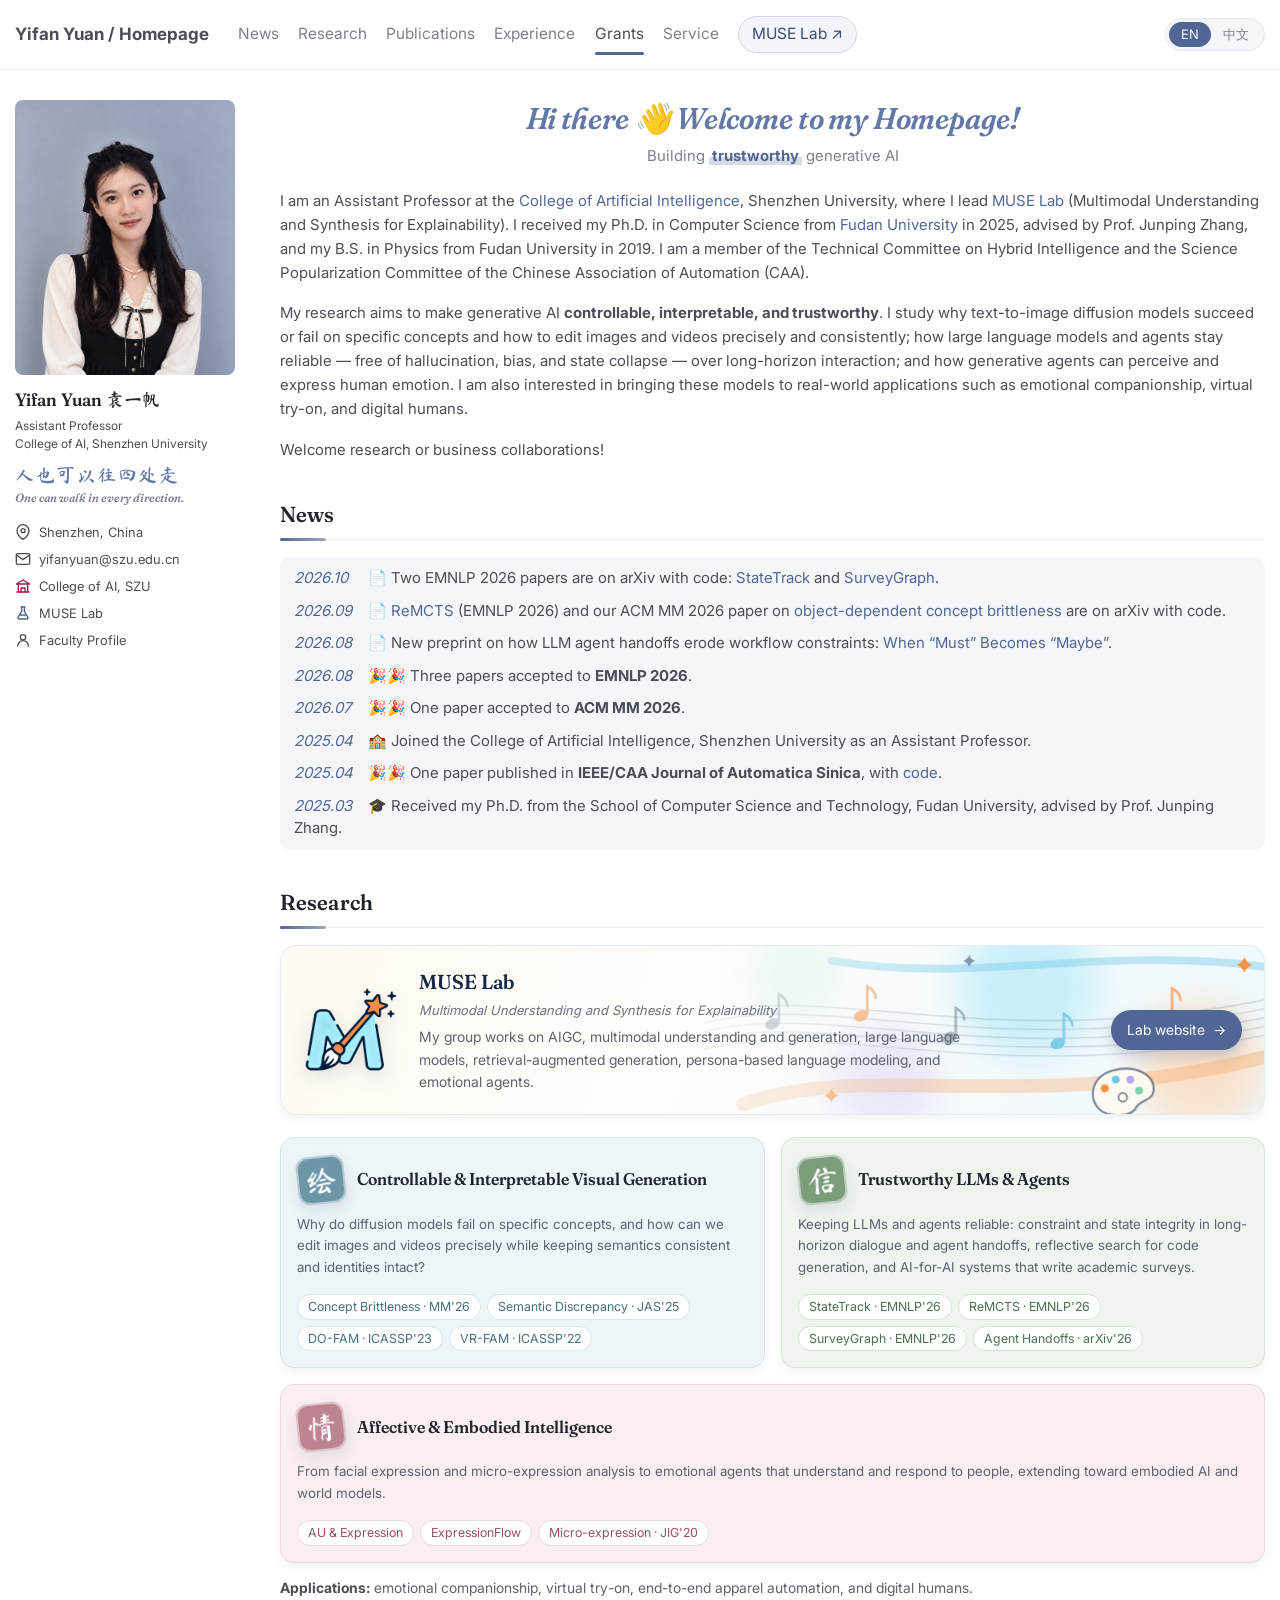
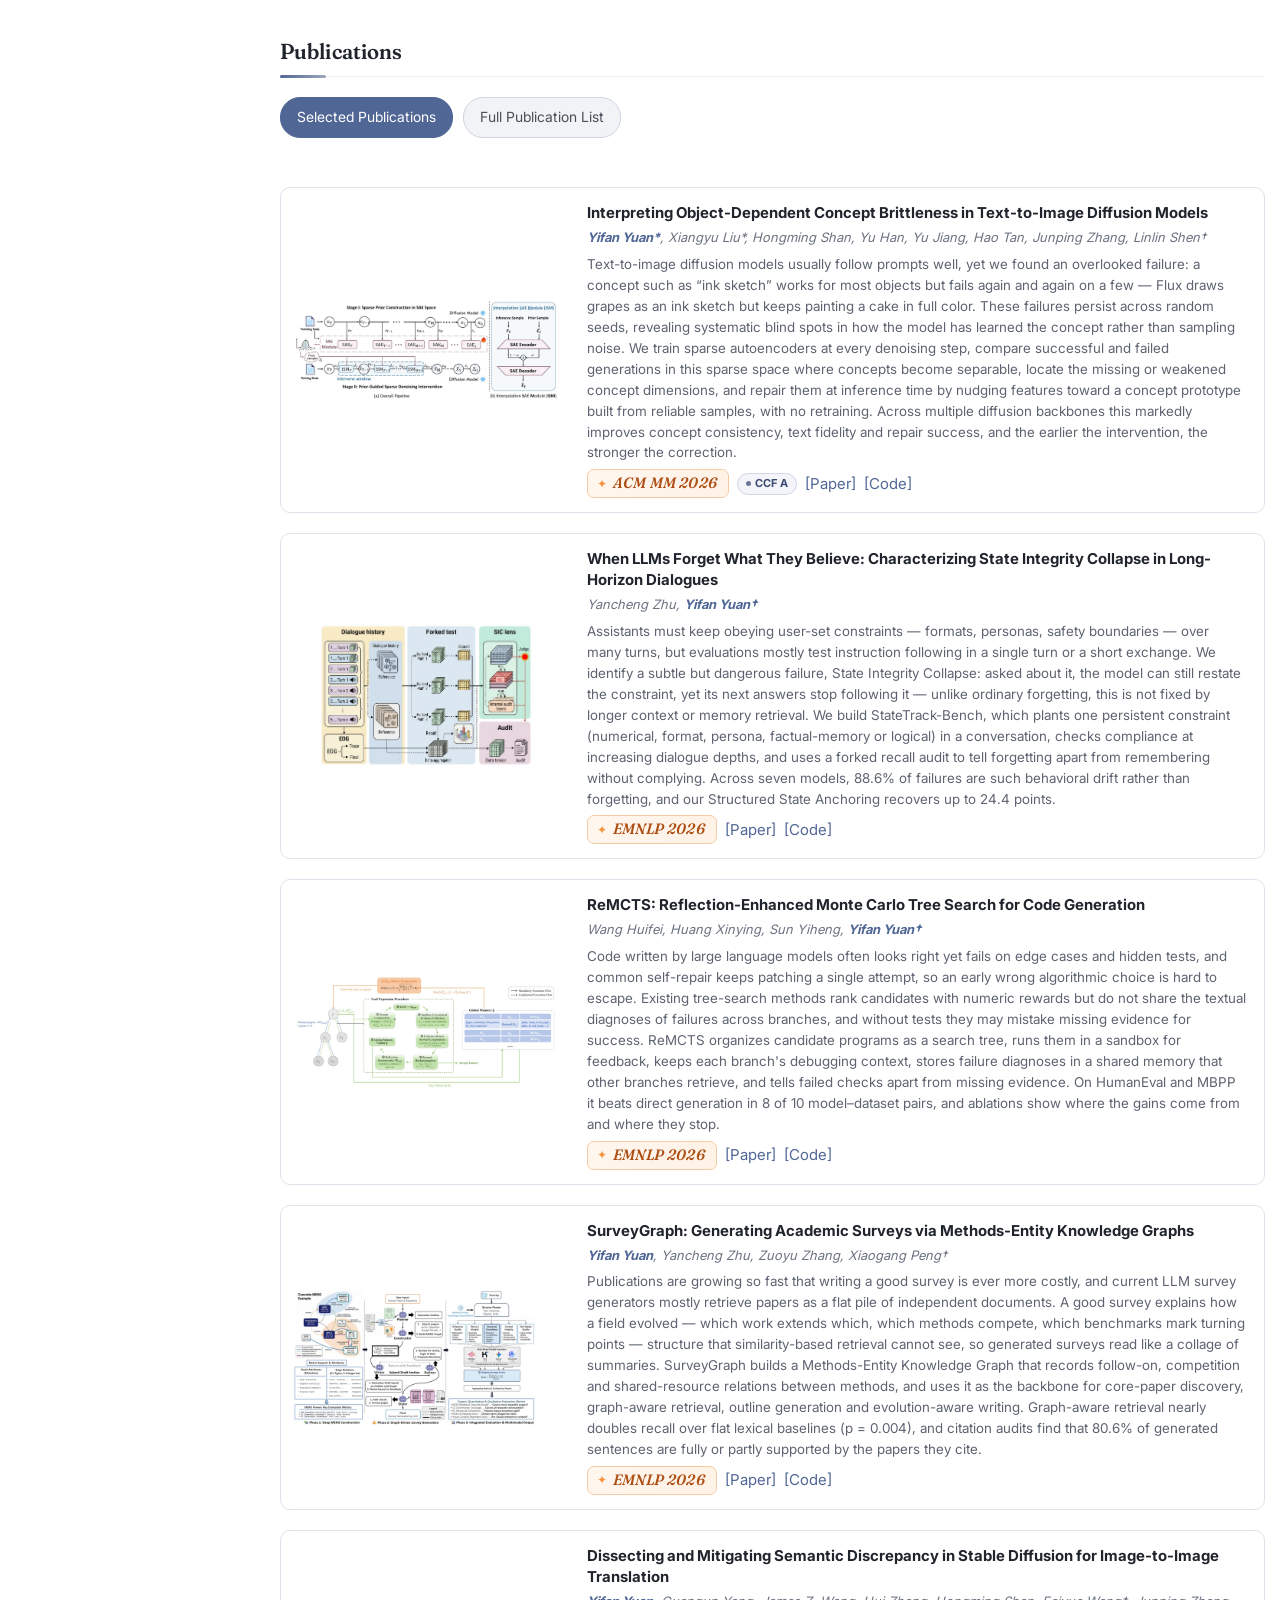
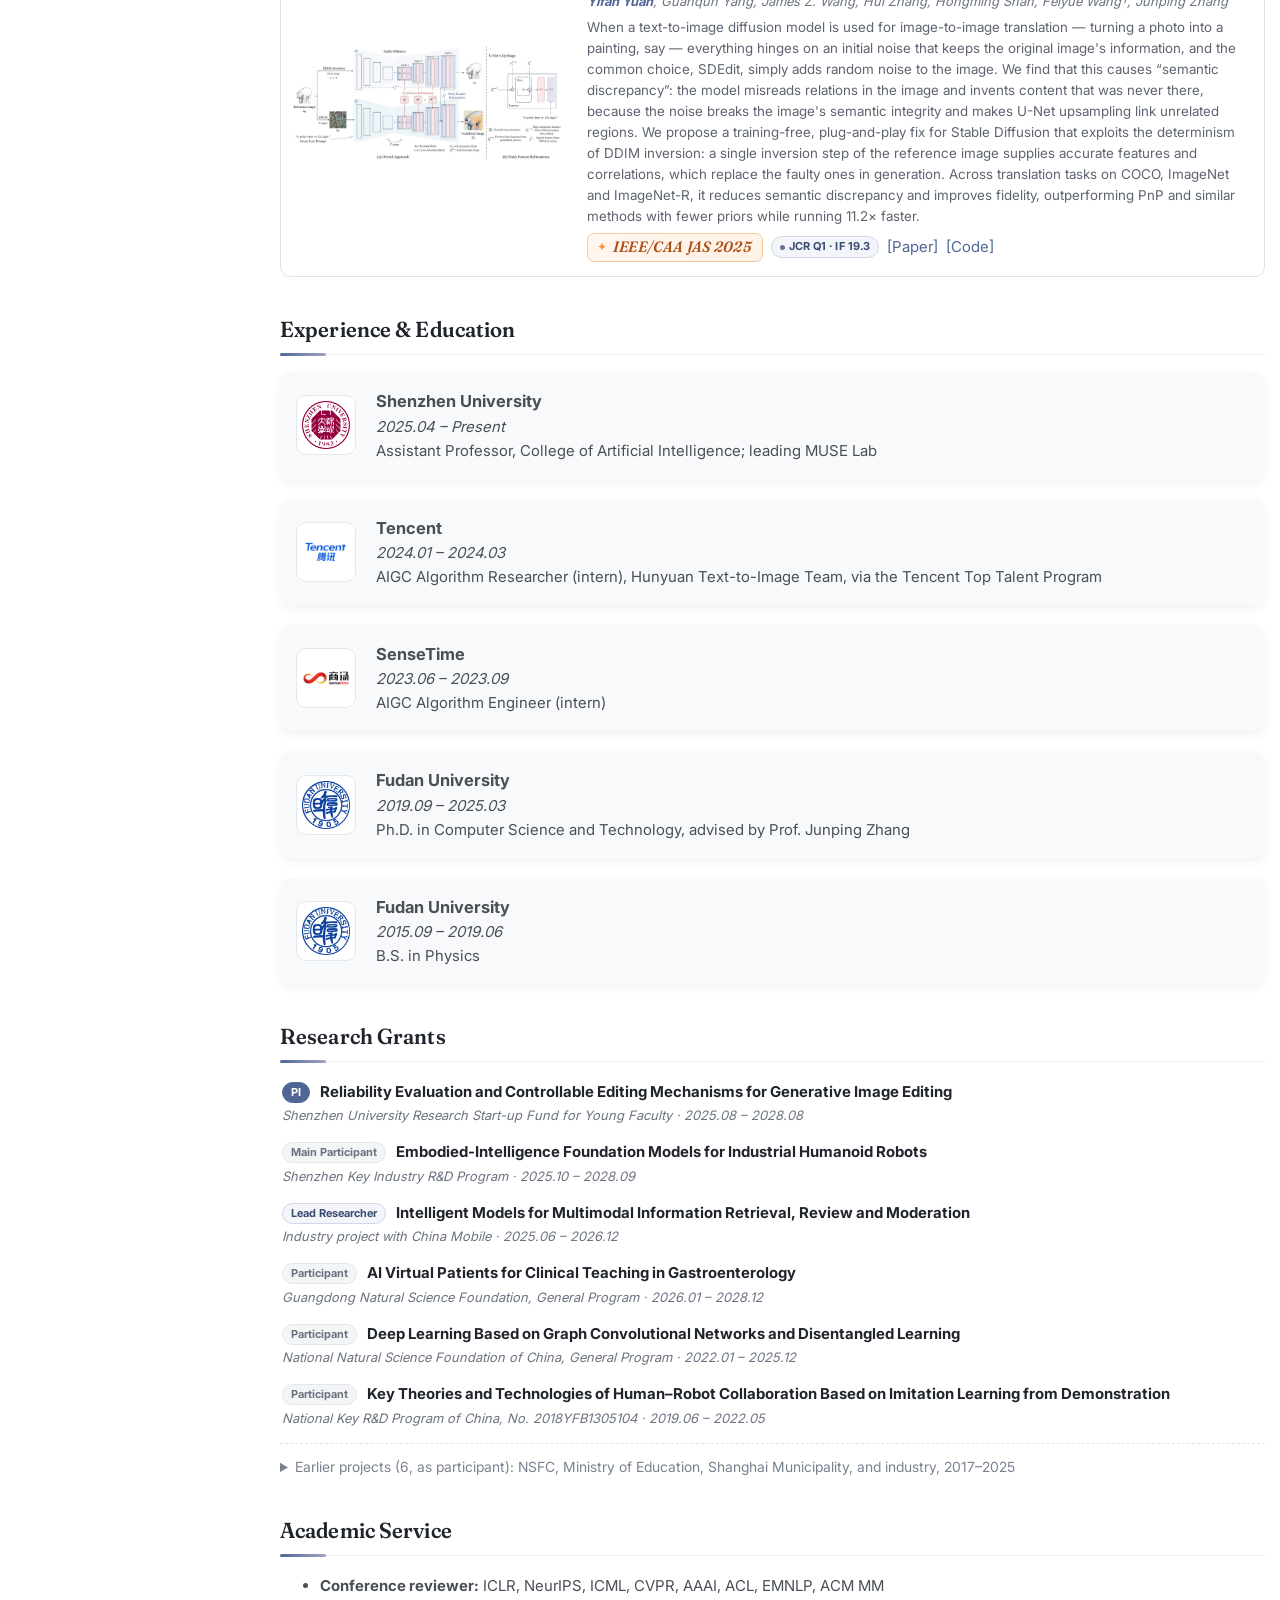
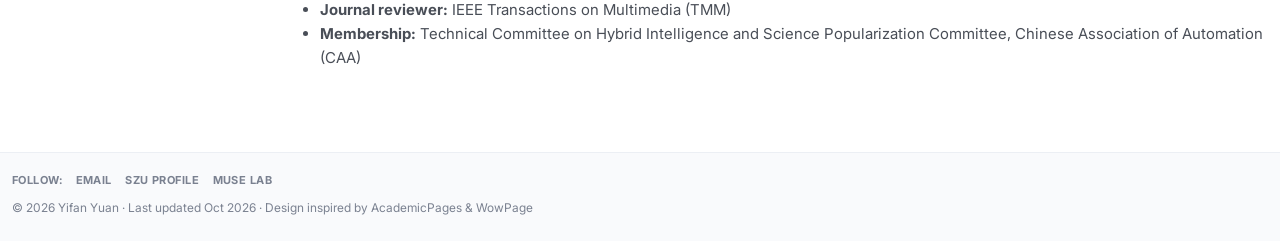
==== index.html @ 1830c2e0 "论文：DO-FAM、VR-FAM 加上代码链接" ====
<!DOCTYPE html>
<html lang="en" class="lang-en">
<head>
  <meta charset="utf-8">
  <meta name="viewport" content="width=device-width, initial-scale=1">
  <title>Yifan Yuan (袁一帆) · Homepage</title>
  <script>
    /* Before first paint: pick the language (?lang= → saved choice → browser language)
       and enable scroll-reveal styles when motion is allowed. */
    (function () {
      var d = document.documentElement, l = null;
      try { l = new URLSearchParams(location.search).get("lang"); } catch (e) {}
      if (l !== "zh" && l !== "en") { try { l = localStorage.getItem("lang"); } catch (e) {} }
      if (l !== "zh" && l !== "en") { l = /^zh/i.test(navigator.language || "") ? "zh" : "en"; }
      d.className = "lang-" + l;
      d.lang = l === "zh" ? "zh-CN" : "en";
      var still = window.matchMedia && window.matchMedia("(prefers-reduced-motion: reduce)").matches;
      if (!still && "IntersectionObserver" in window) {
        d.classList.add("js-reveal");
        /* never leave content hidden if main.js fails to run */
        setTimeout(function () { if (!window.__revealReady) d.classList.remove("js-reveal"); }, 2500);
      }
    })();
  </script>
  <meta name="description" content="Yifan Yuan (袁一帆) is an Assistant Professor at the College of Artificial Intelligence, Shenzhen University, leading MUSE Lab. Research on controllable, interpretable and trustworthy generative AI: diffusion models, image and video editing, LLMs and agents, and emotional agents. 深圳大学人工智能学院助理教授。">
  <meta name="keywords" content="Yifan Yuan, 袁一帆, Shenzhen University, 深圳大学, MUSE Lab, AIGC, diffusion models, image editing, LLM, agents, emotional agents">
  <meta name="author" content="Yifan Yuan">
  <link rel="canonical" href="https://yifanyuan.com/">
  <link rel="alternate" hreflang="en" href="https://yifanyuan.com/?lang=en">
  <link rel="alternate" hreflang="zh-CN" href="https://yifanyuan.com/?lang=zh">
  <link rel="alternate" hreflang="x-default" href="https://yifanyuan.com/">
  <meta property="og:type" content="profile">
  <meta property="og:site_name" content="Yifan Yuan / Homepage">
  <meta property="og:title" content="Yifan Yuan (袁一帆) · Homepage">
  <meta property="og:description" content="Assistant Professor, College of AI, Shenzhen University · MUSE Lab · Controllable, interpretable and trustworthy generative AI">
  <meta property="og:url" content="https://yifanyuan.com/">
  <meta property="og:image" content="https://yifanyuan.com/images/yifan-yuan.jpg">
  <meta name="theme-color" content="#ffffff">
  <link rel="icon" type="image/png" href="images/favicon.png">
  <link rel="apple-touch-icon" href="images/apple-touch-icon.png">
  <link rel="preload" href="assets/fonts/inter-latin.woff2" as="font" type="font/woff2" crossorigin>
  <link rel="preload" href="assets/fonts/fraunces-semibold.woff2" as="font" type="font/woff2" crossorigin>
  <link rel="stylesheet" href="assets/css/style.css">
  <script type="application/ld+json">
  {
    "@context": "https://schema.org",
    "@type": "Person",
    "name": "Yifan Yuan",
    "alternateName": "袁一帆",
    "url": "https://yifanyuan.com/",
    "image": "https://yifanyuan.com/images/yifan-yuan.jpg",
    "email": "mailto:yifanyuan@szu.edu.cn",
    "jobTitle": "Assistant Professor",
    "worksFor": {
      "@type": "CollegeOrUniversity",
      "name": "Shenzhen University",
      "department": { "@type": "Organization", "name": "College of Artificial Intelligence" }
    },
    "alumniOf": { "@type": "CollegeOrUniversity", "name": "Fudan University" },
    "knowsAbout": ["Generative AI", "Diffusion Models", "Image and Video Editing", "Large Language Models", "AI Agents", "Emotional Agents"],
    "sameAs": ["https://ai.szu.edu.cn/info/1075/1315.htm"]
  }
  </script>
</head>
<body>
  <svg xmlns="http://www.w3.org/2000/svg" style="display: none">
    <symbol id="i-pin" viewBox="0 0 24 24"><path d="M21 10c0 7-9 13-9 13s-9-6-9-13a9 9 0 0 1 18 0z"/><circle cx="12" cy="10" r="3"/></symbol>
    <symbol id="i-mail" viewBox="0 0 24 24"><rect x="2" y="4" width="20" height="16" rx="2"/><path d="m22 6-10 7L2 6"/></symbol>
    <symbol id="i-uni" viewBox="0 0 24 24"><path d="M3 21h18"/><path d="M5 21V10"/><path d="M19 21V10"/><path d="M9 21v-6h6v6"/><path d="M12 3 2 9h20z"/></symbol>
    <symbol id="i-lab" viewBox="0 0 24 24"><path d="M9 3h6"/><path d="M10 3v6.5L4.6 18.6A1.6 1.6 0 0 0 6 21h12a1.6 1.6 0 0 0 1.4-2.4L14 9.5V3"/><path d="M7.5 15h9"/></symbol>
    <symbol id="i-user" viewBox="0 0 24 24"><circle cx="12" cy="8" r="4"/><path d="M4 21a8 8 0 0 1 16 0"/></symbol>
    <symbol id="i-cap" viewBox="0 0 24 24"><path d="M22 10 12 5 2 10l10 5 10-5z"/><path d="M6 12v5c3.3 2 8.7 2 12 0v-5"/></symbol>
    <symbol id="i-up" viewBox="0 0 24 24"><path d="M12 19V5"/><path d="m5 12 7-7 7 7"/></symbol>
    <symbol id="i-link" viewBox="0 0 24 24"><path d="M10 13a5 5 0 0 0 7.54.54l3-3a5 5 0 0 0-7.07-7.07l-1.72 1.71"/><path d="M14 11a5 5 0 0 0-7.54-.54l-3 3a5 5 0 0 0 7.07 7.07l1.71-1.71"/></symbol>
  </svg>
  <!-- Everything you read on this page is generated from data/home.json, data/news.json and
       data/publications.json, between the "name:start" / "name:end" comment markers below.
       Edit it on the page itself (sign in at admin/), or edit the JSON and run `node tools/render_site.js`;
       hand edits between the markers are overwritten. -->

  <a class="skip-link" href="#content"><span class="en">Skip to content</span><span class="zh">跳到正文</span></a>

  <header class="masthead">
    <div class="masthead__inner">
      <a class="site-title" href="#top"><span class="en">Yifan Yuan / Homepage</span><span class="zh">袁一帆 / 个人主页</span></a>
      <nav class="site-nav" id="site-nav" aria-label="Sections">
        <a href="#news"><span class="en">News</span><span class="zh">动态</span></a>
        <a href="#research"><span class="en">Research</span><span class="zh">研究方向</span></a>
        <a href="#publications"><span class="en">Publications</span><span class="zh">论文</span></a>
        <a href="#experience"><span class="en">Experience</span><span class="zh">经历</span></a>
        <a href="#grants"><span class="en">Grants</span><span class="zh">科研项目</span></a>
        <a href="#service"><span class="en">Service</span><span class="zh">学术服务</span></a>
        <a class="nav-lab" href="lab/">MUSE Lab <span aria-hidden="true">↗</span></a>
      </nav>
      <div class="masthead__tools">
        <div class="lang-switch" role="group" aria-label="Language / 语言">
          <button type="button" data-set-lang="en" lang="en">EN</button>
          <button type="button" data-set-lang="zh" lang="zh-CN">中文</button>
        </div>
        <button class="nav-toggle" type="button" aria-controls="site-nav" aria-expanded="false" aria-label="Menu">
          <span></span><span></span><span></span>
        </button>
      </div>
    </div>
    <div class="scroll-progress" aria-hidden="true"><span></span></div>
  </header>

  <div id="top" class="layout">
    <!-- ===================== Sidebar ===================== -->
    <aside class="sidebar">
      <div class="author">
        <!-- profile:start -->
        <img class="author__avatar" src="images/yifan-yuan.jpg" width="1122" height="1402" alt="Yifan Yuan 袁一帆">
        <div class="author__content">
          <h3 class="author__name"><span class="en">Yifan Yuan <span lang="zh-CN">袁一帆</span></span><span class="zh">袁一帆 Yifan Yuan</span></h3>
          <p class="author__title">
            <span class="en">Assistant Professor<span class="title-sep">, </span><br>College of AI, Shenzhen University</span>
            <span class="zh">深圳大学人工智能学院<span class="title-sep"> </span><br>助理教授 · 硕士生导师</span>
          </p>
          <p class="author__bio"><span class="author__motto" lang="zh-CN">人也可以往四处走</span><span class="author__motto-en en">One can walk in every direction.</span></p>
        </div>
        <!-- profile:end -->
        <div class="author__urls-wrapper">
          <button class="follow-btn" type="button" aria-expanded="false"><span class="en">Contact</span><span class="zh">联系方式</span></button>
          <ul class="author__urls">
            <!-- contacts:start -->
            <li><svg class="icon" aria-hidden="true"><use href="#i-pin"/></svg><span class="en">Shenzhen, China</span><span class="zh">中国 · 深圳</span></li>
            <li><a href="mailto:yifanyuan@szu.edu.cn"><svg class="icon" aria-hidden="true"><use href="#i-mail"/></svg>yifanyuan@szu.edu.cn</a></li>
            <li><a href="https://ai.szu.edu.cn/" target="_blank" rel="noopener"><svg class="icon icon--szu" aria-hidden="true"><use href="#i-uni"/></svg><span class="en">College of AI, SZU</span><span class="zh">深圳大学人工智能学院</span></a></li>
            <li><a href="lab/"><svg class="icon icon--accent" aria-hidden="true"><use href="#i-lab"/></svg>MUSE Lab</a></li>
            <li><a href="https://ai.szu.edu.cn/info/1075/1315.htm" target="_blank" rel="noopener"><svg class="icon" aria-hidden="true"><use href="#i-user"/></svg><span class="en">Faculty Profile</span><span class="zh">学院个人主页</span></a></li>
            <!-- contacts:end -->
          </ul>
        </div>
      </div>
    </aside>

    <!-- ===================== Main content ===================== -->
    <main id="content" class="page__content">
      <!-- intro:start -->
      <h1 class="main-heading">
        <span class="en">Hi there <span class="wave" aria-hidden="true">👋</span> Welcome to my Homepage!</span>
        <span class="zh">你好呀 <span class="wave" aria-hidden="true">👋</span> 欢迎来到我的主页！</span>
      </h1>
      <p class="tagline">
        <span class="en">Building <mark class="hl">trustworthy</mark> generative AI</span>
        <span class="zh">构建<mark class="hl">可信</mark>的生成式 AI</span>
      </p>

      <p class="en">I am an Assistant Professor at the <a href="https://ai.szu.edu.cn/" target="_blank" rel="noopener">College of Artificial Intelligence</a>, Shenzhen University, where I lead <a href="lab/">MUSE Lab</a> (Multimodal Understanding and Synthesis for Explainability). I received my Ph.D. in Computer Science from <a href="https://www.fudan.edu.cn/" target="_blank" rel="noopener">Fudan University</a> in 2025, advised by Prof. Junping Zhang, and my B.S. in Physics from Fudan University in 2019. I am a member of the Technical Committee on Hybrid Intelligence and the Science Popularization Committee of the Chinese Association of Automation (CAA).</p>
      <p class="zh">我是<a href="https://ai.szu.edu.cn/" target="_blank" rel="noopener">深圳大学人工智能学院</a>助理教授、硕士生导师，负责 <a href="lab/">MUSE Lab</a>（Multimodal Understanding and Synthesis for Explainability Lab）。2025 年博士毕业于<a href="https://www.fudan.edu.cn/" target="_blank" rel="noopener">复旦大学</a>计算机科学技术专业，师从张军平教授；2019 年本科毕业于复旦大学物理学专业。现为中国自动化学会混合智能专委会、普及工作专委会会员。</p>

      <p class="en">My research aims to make generative AI <strong>controllable, interpretable, and trustworthy</strong>. I study why text-to-image diffusion models succeed or fail on specific concepts and how to edit images and videos precisely and consistently; how large language models and agents stay reliable — free of hallucination, bias, and state collapse — over long-horizon interaction; and how generative agents can perceive and express human emotion. I am also interested in bringing these models to real-world applications such as emotional companionship, virtual try-on, and digital humans.</p>
      <p class="zh">我的研究目标是让生成式 AI 更加<strong>可控、可解释、可信</strong>：研究文生图扩散模型为何在特定概念上成功或失败，以及如何实现精确、一致的图像与视频编辑；研究大语言模型与智能体如何在长程交互中保持可靠，避免幻觉、偏见与状态崩塌；研究生成式智能体如何感知并表达人类情感。同时探索这些技术在情感陪伴、虚拟试衣、数字人等真实场景中的落地应用。</p>

      <p class="en">Welcome research or business collaborations!</p>
      <p class="zh">欢迎科研与商业合作！</p>
      <!-- intro:end -->

      <!-- ===================== News ===================== -->
      <section class="section" id="news">
        <h2><!-- h-news:start --><span class="en">News</span><span class="zh">最新动态</span><!-- h-news:end --></h2>
        <div class="news-box">
          <ul class="news-list">
            <!-- news:start -->
            <li><span class="news-date">2026.10</span> 📄 <span class="en">Two EMNLP 2026 papers are on arXiv with code: <a href="https://arxiv.org/abs/2610.31314" target="_blank" rel="noopener">StateTrack</a> and <a href="https://arxiv.org/abs/2610.31317" target="_blank" rel="noopener">SurveyGraph</a>.</span><span class="zh">两篇 EMNLP 2026 论文已公开于 arXiv 并开源代码：<a href="https://arxiv.org/abs/2610.31314" target="_blank" rel="noopener">StateTrack</a> 与 <a href="https://arxiv.org/abs/2610.31317" target="_blank" rel="noopener">SurveyGraph</a>。</span></li>
            <li><span class="news-date">2026.09</span> 📄 <span class="en"><a href="https://arxiv.org/abs/2609.34717" target="_blank" rel="noopener">ReMCTS</a> (EMNLP 2026) and our ACM MM 2026 paper on <a href="https://arxiv.org/abs/2609.09909" target="_blank" rel="noopener">object-dependent concept brittleness</a> are on arXiv with code.</span><span class="zh"><a href="https://arxiv.org/abs/2609.34717" target="_blank" rel="noopener">ReMCTS</a>（EMNLP 2026）与 ACM MM 2026 论文 <a href="https://arxiv.org/abs/2609.09909" target="_blank" rel="noopener">Interpreting Object-Dependent Concept Brittleness in Text-to-Image Diffusion Models</a> 已公开于 arXiv 并开源代码。</span></li>
            <li><span class="news-date">2026.08</span> 📄 <span class="en">New preprint on how LLM agent handoffs erode workflow constraints: <a href="https://arxiv.org/abs/2608.24569" target="_blank" rel="noopener">When “Must” Becomes “Maybe”</a>.</span><span class="zh">新 Preprint <a href="https://arxiv.org/abs/2608.24569" target="_blank" rel="noopener">When “Must” Becomes “Maybe”: Erosion of Workflow Constraints in LLM Agent Handoffs</a>，研究多智能体交接过程中工作流约束的流失。</span></li>
            <li><span class="news-date">2026.08</span> 🎉🎉 <span class="en">Three papers accepted to <strong>EMNLP 2026</strong>.</span><span class="zh">三篇论文被 <strong>EMNLP 2026</strong> 接收。</span></li>
            <li><span class="news-date">2026.07</span> 🎉🎉 <span class="en">One paper accepted to <strong>ACM MM 2026</strong>.</span><span class="zh">一篇论文被 <strong>ACM MM 2026</strong> 接收。</span></li>
            <li><span class="news-date">2025.04</span> 🏫 <span class="en">Joined the College of Artificial Intelligence, Shenzhen University as an Assistant Professor.</span><span class="zh">加入深圳大学人工智能学院，任助理教授、硕士生导师。</span></li>
            <li><span class="news-date">2025.04</span> 🎉🎉 <span class="en">One paper published in <strong>IEEE/CAA Journal of Automatica Sinica</strong>, with <a href="https://github.com/Sherlockyyf/Semantic_Discrepancy" target="_blank" rel="noopener">code</a>.</span><span class="zh">一篇论文发表于 <strong>IEEE/CAA Journal of Automatica Sinica</strong>，<a href="https://github.com/Sherlockyyf/Semantic_Discrepancy" target="_blank" rel="noopener">代码</a>已开源。</span></li>
            <li><span class="news-date">2025.03</span> 🎓 <span class="en">Received my Ph.D. from the School of Computer Science and Technology, Fudan University, advised by Prof. Junping Zhang.</span><span class="zh">于复旦大学计算机科学技术学院博士毕业，导师张军平教授。</span></li>
            <!-- news:end -->
          </ul>
        </div>
      </section>

      <!-- ===================== Research ===================== -->
      <section class="section" id="research">
        <h2><!-- h-research:start --><span class="en">Research</span><span class="zh">研究方向</span><!-- h-research:end --></h2>
        <div class="lab-banner">
          <!-- painting & music backdrop: watercolour washes, brush strokes, a stave with floating notes, a palette -->
          <svg class="lab-art" viewBox="0 0 1000 180" preserveAspectRatio="xMaxYMid slice" aria-hidden="true">
            <defs>
              <filter id="lab-wash" x="-60%" y="-60%" width="220%" height="220%"><feGaussianBlur stdDeviation="18"/></filter>
              <symbol id="lab-note" viewBox="-10 -34 26 44">
                <ellipse cx="0" cy="0" rx="7.5" ry="5.6" transform="rotate(-22)"/>
                <path d="M6.4 -2 V-30 q8 4 9 12" fill="none" stroke="currentColor" stroke-width="2.6" stroke-linecap="round"/>
              </symbol>
            </defs>
            <g class="lab-art__wash" filter="url(#lab-wash)">
              <circle cx="760" cy="48" r="70" fill="#aee8f8"/>
              <circle cx="935" cy="128" r="64" fill="#ffd2ad"/>
              <circle cx="612" cy="142" r="54" fill="#dcd5f7"/>
              <circle cx="520" cy="32" r="40" fill="#cdf1df"/>
            </g>
            <path d="M470 166 C600 120 760 178 1000 118" fill="none" stroke="#f7923f" stroke-opacity="0.28" stroke-width="14" stroke-linecap="round"/>
            <path d="M560 20 C700 44 840 4 1000 26" fill="none" stroke="#6cc7e6" stroke-opacity="0.4" stroke-width="8" stroke-linecap="round"/>
            <g fill="none" stroke="#14294a" stroke-opacity="0.15" stroke-width="1.4">
              <path d="M430 74 C560 42 720 114 1000 60"/>
              <path d="M430 83 C560 51 720 123 1000 69"/>
              <path d="M430 92 C560 60 720 132 1000 78"/>
              <path d="M430 101 C560 69 720 141 1000 87"/>
              <path d="M430 110 C560 78 720 150 1000 96"/>
            </g>
            <g class="lab-art__notes">
              <use href="#lab-note" class="n1" x="490" y="50" width="26" height="44" fill="#14294a" color="#14294a" opacity="0.32"/>
              <use href="#lab-note" class="n2" x="580" y="42" width="26" height="44" fill="#f7923f" color="#f7923f" opacity="0.7"/>
              <use href="#lab-note" class="n3" x="670" y="64" width="26" height="44" fill="#14294a" color="#14294a" opacity="0.32"/>
              <use href="#lab-note" class="n4" x="780" y="70" width="26" height="44" fill="#6cc7e6" color="#6cc7e6" opacity="0.85"/>
              <use href="#lab-note" class="n5" x="890" y="44" width="26" height="44" fill="#f7923f" color="#f7923f" opacity="0.7"/>
            </g>
            <g class="lab-art__palette" transform="translate(850 152) rotate(-12) scale(0.8)">
              <path d="M0 -26 C30 -28 52 -10 46 10 C42 22 26 18 20 26 C14 34 -2 34 -18 26 C-40 14 -34 -24 0 -26 Z" fill="#fffaf1" stroke="#14294a" stroke-opacity="0.55" stroke-width="2.6"/>
              <circle cx="-14" cy="-6" r="5" fill="#f7923f"/>
              <circle cx="2" cy="-14" r="5" fill="#6cc7e6"/>
              <circle cx="20" cy="-10" r="5" fill="#b9a8f0"/>
              <circle cx="28" cy="6" r="5" fill="#7ad3a8"/>
              <circle cx="6" cy="10" r="5.5" fill="#fffaf1" stroke="#14294a" stroke-opacity="0.55" stroke-width="2.2"/>
            </g>
            <g class="lab-art__sparks">
              <path class="sp1" d="M980 16 q2 6 8 8 q-6 2 -8 8 q-2 -6 -8 -8 q6 -2 8 -8z" fill="#f7923f"/>
              <path class="sp2" d="M700 14 q1.5 4.5 6 6 q-4.5 1.5 -6 6 q-1.5 -4.5 -6 -6 q4.5 -1.5 6 -6z" fill="#14294a" fill-opacity="0.45"/>
              <path class="sp3" d="M560 150 q1.8 5 7 7 q-5 1.8 -7 7 q-1.8 -5 -7 -7 q5 -1.8 7 -7z" fill="#f7923f" fill-opacity="0.8"/>
            </g>
          </svg>
          <img class="lab-banner__logo" src="images/muse-logo.png" width="480" height="435" alt="MUSE Lab logo">
          <div class="lab-banner__text">
            <!-- lab:start -->
            <strong>MUSE Lab</strong>
            <span class="lab-banner__full">Multimodal Understanding and Synthesis for Explainability</span>
            <p class="en">My group works on AIGC, multimodal understanding and generation, large language models, retrieval-augmented generation, persona-based language modeling, and emotional agents.</p>
            <p class="zh">实验室聚焦 AIGC、多模态理解与生成、大语言模型、检索增强生成（RAG）、人格化语言建模与情感智能体等方向。</p>
            <!-- lab:end -->
          </div>
          <a class="lab-banner__btn" href="lab/"><span class="en">Lab website</span><span class="zh">实验室主页</span><span class="arrow" aria-hidden="true">→</span></a>
        </div>
        <div class="theme-grid">
          <!-- themes:start -->
          <article class="theme-card theme-card--visual spotlight">
            <div class="theme-card__head">
              <span class="theme-seal" aria-hidden="true">绘</span>
              <h3 class="theme-card__title"><span class="en">Controllable &amp; Interpretable Visual Generation</span><span class="zh">可控、可解释的视觉生成与编辑</span></h3>
            </div>
            <p class="en">Why do diffusion models fail on specific concepts, and how can we edit images and videos precisely while keeping semantics consistent and identities intact?</p>
            <p class="zh">扩散模型为何会在特定概念上失效？如何在保持语义一致与身份不变的前提下，实现精确的图像与视频编辑？</p>
            <div class="theme-card__refs">
              <a href="#pub-mm26">Concept Brittleness · MM'26</a>
              <a href="#pub-jas25">Semantic Discrepancy · JAS'25</a>
              <a href="#full-icassp23">DO-FAM · ICASSP'23</a>
              <a href="#full-icassp22">VR-FAM · ICASSP'22</a>
            </div>
          </article>
          <article class="theme-card theme-card--trust spotlight">
            <div class="theme-card__head">
              <span class="theme-seal" aria-hidden="true">信</span>
              <h3 class="theme-card__title"><span class="en">Trustworthy LLMs &amp; Agents</span><span class="zh">可信的大模型与智能体</span></h3>
            </div>
            <p class="en">Keeping LLMs and agents reliable: constraint and state integrity in long-horizon dialogue and agent handoffs, reflective search for code generation, and AI-for-AI systems that write academic surveys.</p>
            <p class="zh">让大模型与智能体更可靠：长程对话与多智能体交接中的约束与状态保持、面向代码生成的反思式搜索，以及自动撰写学术综述的 AI for AI 系统。</p>
            <div class="theme-card__refs">
              <a href="#pub-state">StateTrack · EMNLP'26</a>
              <a href="#pub-remcts">ReMCTS · EMNLP'26</a>
              <a href="#pub-surveygraph">SurveyGraph · EMNLP'26</a>
              <a href="#full-handoff">Agent Handoffs · arXiv'26</a>
            </div>
          </article>
          <article class="theme-card theme-card--affect spotlight">
            <div class="theme-card__head">
              <span class="theme-seal" aria-hidden="true">情</span>
              <h3 class="theme-card__title"><span class="en">Affective &amp; Embodied Intelligence</span><span class="zh">情感智能与具身智能</span></h3>
            </div>
            <p class="en">From facial expression and micro-expression analysis to emotional agents that understand and respond to people, extending toward embodied AI and world models.</p>
            <p class="zh">从人脸表情与微表情分析，到能够理解并回应人的情感智能体，并进一步拓展到具身智能与世界模型。</p>
            <div class="theme-card__refs">
              <a href="#full-ch7">AU &amp; Expression</a>
              <a href="#full-ch8">ExpressionFlow</a>
              <a href="#full-jig20">Micro-expression · JIG'20</a>
            </div>
          </article>
          <!-- themes:end -->
        </div>
        <p class="applications"><!-- applications:start --><span class="en"><strong>Applications:</strong> emotional companionship, virtual try-on, end-to-end apparel automation, and digital humans.</span><span class="zh"><strong>应用场景：</strong>情感陪伴、虚拟试衣、服装全流程自动化、数字人建模。</span><!-- applications:end --></p>
      </section>

      <!-- ===================== Publications ===================== -->
      <section class="section" id="publications">
        <h2><!-- h-publications:start --><span class="en">Publications</span><span class="zh">论文</span><!-- h-publications:end --></h2>
        <div class="pub-button-container" role="tablist">
          <button class="pub-button active" type="button" role="tab" aria-selected="true" data-pub-view="core"><span class="en">Selected Publications</span><span class="zh">代表性论文</span></button>
          <button class="pub-button" type="button" role="tab" aria-selected="false" data-pub-view="list"><span class="en">Full Publication List</span><span class="zh">完整列表</span></button>
        </div>
        <p class="pub-legend"><span class="en">(* equal contribution · † corresponding author)</span><span class="zh">（* 共同第一作者 · † 通讯作者）</span></p>

        <!-- Cards show each paper's framework diagram (images/papers/); a paper without one gets a venue tile. -->
        <div id="core-publications" class="publication-view" data-view="core" role="tabpanel">
          <!-- selected:start -->
          <div class="publication-card spotlight" id="pub-mm26">
            <a class="pub-media" href="images/papers/concept-brittleness.jpg" target="_blank" rel="noopener"><img src="images/papers/concept-brittleness.jpg" width="1400" height="511" loading="lazy" alt="Two-stage framework: sparse prior construction in SAE space and prior-guided denoising intervention"></a>
            <div class="pub-body">
              <strong class="pub-title">Interpreting Object-Dependent Concept Brittleness in Text-to-Image Diffusion Models</strong>
              <div class="pub-authors"><span class="me">Yifan Yuan*</span>, Xiangyu Liu*, Hongming Shan, Yu Han, Yu Jiang, Hao Tan, Junping Zhang, Linlin Shen†</div>
              <p class="pub-desc en">Text-to-image diffusion models usually follow prompts well, yet we found an overlooked failure: a concept such as “ink sketch” works for most objects but fails again and again on a few — Flux draws grapes as an ink sketch but keeps painting a cake in full color. These failures persist across random seeds, revealing systematic blind spots in how the model has learned the concept rather than sampling noise. We train sparse autoencoders at every denoising step, compare successful and failed generations in this sparse space where concepts become separable, locate the missing or weakened concept dimensions, and repair them at inference time by nudging features toward a concept prototype built from reliable samples, with no retraining. Across multiple diffusion backbones this markedly improves concept consistency, text fidelity and repair success, and the earlier the intervention, the stronger the correction.</p>
              <p class="pub-desc zh">文生图模型通常能很好地按提示词作画，但我们发现了一种被忽视的失败：同一个概念（如“水墨素描”）用在大多数物体上都没问题，却在少数物体上反复失败——Flux 能把“葡萄”画成水墨素描，“蛋糕”却总是彩色的。这类失败换随机种子也照样出现，说明模型对概念的掌握存在系统性盲区，而不是偶然的采样噪声。我们在去噪的每一步训练稀疏自编码器，在这个概念更易区分的稀疏空间里对比成功与失败的生成，找出缺失或减弱的概念维度，再在推理时把特征向由可靠样本构建的概念原型轻量插值，无需重新训练即可修复。在多种主流扩散模型上，概念一致性、文本忠实度和修复成功率都显著提升，而且越早干预、纠正效果越好。</p>
              <div class="pub-meta"><span class="pub-venue">ACM MM 2026</span><span class="pub-badge">CCF A</span><a href="https://arxiv.org/abs/2609.09909" target="_blank" rel="noopener">[Paper]</a><a href="https://github.com/MUSE-AI-Lab/Concept-Brittleness" target="_blank" rel="noopener">[Code]</a></div>
            </div>
          </div>

          <div class="publication-card spotlight" id="pub-state">
            <a class="pub-media" href="images/papers/statetrack.jpg" target="_blank" rel="noopener"><img src="images/papers/statetrack.jpg" width="926" height="626" loading="lazy" alt="StateTrack-Bench evaluation protocol"></a>
            <div class="pub-body">
              <strong class="pub-title">When LLMs Forget What They Believe: Characterizing State Integrity Collapse in Long-Horizon Dialogues</strong>
              <div class="pub-authors">Yancheng Zhu, <span class="me">Yifan Yuan†</span></div>
              <p class="pub-desc en">Assistants must keep obeying user-set constraints — formats, personas, safety boundaries — over many turns, but evaluations mostly test instruction following in a single turn or a short exchange. We identify a subtle but dangerous failure, State Integrity Collapse: asked about it, the model can still restate the constraint, yet its next answers stop following it — unlike ordinary forgetting, this is not fixed by longer context or memory retrieval. We build StateTrack-Bench, which plants one persistent constraint (numerical, format, persona, factual-memory or logical) in a conversation, checks compliance at increasing dialogue depths, and uses a forked recall audit to tell forgetting apart from remembering without complying. Across seven models, 88.6% of failures are such behavioral drift rather than forgetting, and our Structured State Anchoring recovers up to 24.4 points.</p>
              <p class="pub-desc zh">对话助手需要在很多轮对话里一直遵守用户设定的约束（格式、角色、安全边界等），但现有评测大多只看单轮或短对话里能否遵守指令。我们发现一种隐蔽而危险的失败：问起来模型还能复述约束，接下来的回答却不再执行——我们称之为“状态完整性崩塌”，它不同于普通的遗忘，单靠更长的上下文或记忆检索解决不了。我们构建了 StateTrack-Bench：在对话中设定一条持续约束（数值、格式、角色、事实记忆、逻辑规则五类），在不同对话深度检验模型是否仍然遵守，并用“分叉回忆审计”区分“记不住”和“记得但不做”。在七个主流模型上，88.6% 的失败属于“记得但不做”的行为漂移而非遗忘；我们提出的结构化状态锚定最多可挽回 24.4 个百分点。</p>
              <div class="pub-meta"><span class="pub-venue">EMNLP 2026</span><a href="https://arxiv.org/abs/2610.31314" target="_blank" rel="noopener">[Paper]</a><a href="https://github.com/MUSE-AI-Lab/StateTrack" target="_blank" rel="noopener">[Code]</a></div>
            </div>
          </div>

          <div class="publication-card spotlight" id="pub-remcts">
            <a class="pub-media" href="images/papers/remcts.jpg" target="_blank" rel="noopener"><img src="images/papers/remcts.jpg" width="1400" height="595" loading="lazy" alt="Overview of ReMCTS"></a>
            <div class="pub-body">
              <strong class="pub-title">ReMCTS: Reflection-Enhanced Monte Carlo Tree Search for Code Generation</strong>
              <div class="pub-authors">Wang Huifei, Huang Xinying, Sun Yiheng, <span class="me">Yifan Yuan†</span></div>
              <p class="pub-desc en">Code written by large language models often looks right yet fails on edge cases and hidden tests, and common self-repair keeps patching a single attempt, so an early wrong algorithmic choice is hard to escape. Existing tree-search methods rank candidates with numeric rewards but do not share the textual diagnoses of failures across branches, and without tests they may mistake missing evidence for success. ReMCTS organizes candidate programs as a search tree, runs them in a sandbox for feedback, keeps each branch's debugging context, stores failure diagnoses in a shared memory that other branches retrieve, and tells failed checks apart from missing evidence. On HumanEval and MBPP it beats direct generation in 8 of 10 model–dataset pairs, and ablations show where the gains come from and where they stop.</p>
              <p class="pub-desc zh">大模型写的代码常常“看起来对”，却在边界条件或隐藏测试上出错；常见的自我修复只沿着一次尝试反复打补丁，一旦最初的算法思路错了就很难跳出来。已有的树搜索方法又主要依赖数值奖励，失败时的文字诊断没法分享给其他分支，在没有测试用例时还容易把“缺少证据”误当成“通过”。ReMCTS 把多个候选程序组织成一棵搜索树，在沙箱里执行获取反馈，保留每条分支的调试上下文，把失败经验存入全局记忆供其他分支检索复用，并区分“检查未通过”和“证据不足”。在 HumanEval 和 MBPP 上，ReMCTS 在 10 组模型—数据集组合中有 8 组优于直接生成，消融实验也厘清了收益的来源与边界。</p>
              <div class="pub-meta"><span class="pub-venue">EMNLP 2026</span><a href="https://arxiv.org/abs/2609.34717" target="_blank" rel="noopener">[Paper]</a><a href="https://github.com/MUSE-AI-Lab/ReMCTS" target="_blank" rel="noopener">[Code]</a></div>
            </div>
          </div>

          <div class="publication-card spotlight" id="pub-surveygraph">
            <a class="pub-media" href="images/papers/surveygraph.jpg" target="_blank" rel="noopener"><img src="images/papers/surveygraph.jpg" width="1400" height="732" loading="lazy" alt="The SurveyGraph pipeline"></a>
            <div class="pub-body">
              <strong class="pub-title">SurveyGraph: Generating Academic Surveys via Methods-Entity Knowledge Graphs</strong>
              <div class="pub-authors"><span class="me">Yifan Yuan</span>, Yancheng Zhu, Zuoyu Zhang, Xiaogang Peng†</div>
              <p class="pub-desc en">Publications are growing so fast that writing a good survey is ever more costly, and current LLM survey generators mostly retrieve papers as a flat pile of independent documents. A good survey explains how a field evolved — which work extends which, which methods compete, which benchmarks mark turning points — structure that similarity-based retrieval cannot see, so generated surveys read like a collage of summaries. SurveyGraph builds a Methods-Entity Knowledge Graph that records follow-on, competition and shared-resource relations between methods, and uses it as the backbone for core-paper discovery, graph-aware retrieval, outline generation and evolution-aware writing. Graph-aware retrieval nearly doubles recall over flat lexical baselines (p = 0.004), and citation audits find that 80.6% of generated sentences are fully or partly supported by the papers they cite.</p>
              <p class="pub-desc zh">论文越来越多，写一篇好的综述越来越费时费力，而现有的大模型自动综述系统大多把文献当作一堆彼此独立的文档来检索。好的综述要讲清楚一个领域如何演化——哪项工作延续了谁、哪些方法相互竞争、哪些基准标志着转折，只按相似度检索看不到这些结构，生成的综述容易变成零散摘要的拼贴。SurveyGraph 构建“方法—实体知识图谱”（MEKG），显式记录方法之间的延续、竞争和共享资源等关系，并以它为主干完成核心论文发现、图感知检索、大纲生成和按演化脉络组织的写作。图感知检索的召回率接近平面检索基线的两倍（p=0.004），引用核查显示 80.6% 的生成句子能在所引文献中找到完全或部分支撑。</p>
              <div class="pub-meta"><span class="pub-venue">EMNLP 2026</span><a href="https://arxiv.org/abs/2610.31317" target="_blank" rel="noopener">[Paper]</a><a href="https://github.com/MUSE-AI-Lab/SurveyGraph" target="_blank" rel="noopener">[Code]</a></div>
            </div>
          </div>

          <div class="publication-card spotlight" id="pub-jas25">
            <a class="pub-media" href="images/papers/semantic-discrepancy.jpg" target="_blank" rel="noopener"><img src="images/papers/semantic-discrepancy.jpg" width="1400" height="595" loading="lazy" alt="Overview of the training-free semantic discrepancy correction with single-step DDIM inversion"></a>
            <div class="pub-body">
              <strong class="pub-title">Dissecting and Mitigating Semantic Discrepancy in Stable Diffusion for Image-to-Image Translation</strong>
              <div class="pub-authors"><span class="me">Yifan Yuan</span>, Guanqun Yang, James Z. Wang, Hui Zhang, Hongming Shan, Feiyue Wang†, Junping Zhang</div>
              <p class="pub-desc en">When a text-to-image diffusion model is used for image-to-image translation — turning a photo into a painting, say — everything hinges on an initial noise that keeps the original image's information, and the common choice, SDEdit, simply adds random noise to the image. We find that this causes “semantic discrepancy”: the model misreads relations in the image and invents content that was never there, because the noise breaks the image's semantic integrity and makes U-Net upsampling link unrelated regions. We propose a training-free, plug-and-play fix for Stable Diffusion that exploits the determinism of DDIM inversion: a single inversion step of the reference image supplies accurate features and correlations, which replace the faulty ones in generation. Across translation tasks on COCO, ImageNet and ImageNet-R, it reduces semantic discrepancy and improves fidelity, outperforming PnP and similar methods with fewer priors while running 11.2× faster.</p>
              <p class="pub-desc zh">用文生图扩散模型做图像转换（比如把照片变成油画）时，关键是找到既保留原图信息、又便于转换的初始噪声，常用的 SDEdit 做法是直接给原图加随机噪声。我们发现这会引起“语义偏差”：模型误解原图中物体之间的关系，凭空生成原图里没有的内容；剖析 Stable Diffusion 的网络后，我们定位到原因是加噪破坏了图像的语义完整性，使 U-Net 上采样时在不相关的区域之间建立了错误关联。我们提出一种免训练、即插即用的方法，利用 DDIM 反演的确定性，只需对参考图做一步反演，就能得到正确的特征和关联，用来替换生成过程中的错误部分。在 COCO、ImageNet 和 ImageNet-R 的多种图像转换任务上，该方法有效缓解了语义偏差、提升了保真度，用更少的先验超过 PnP 等方法，速度快 11.2 倍。</p>
              <div class="pub-meta"><span class="pub-venue">IEEE/CAA JAS 2025</span><span class="pub-badge">JCR Q1 · IF 19.3</span><a href="https://doi.org/10.1109/JAS.2024.124800" target="_blank" rel="noopener">[Paper]</a><a href="https://github.com/Sherlockyyf/Semantic_Discrepancy" target="_blank" rel="noopener">[Code]</a></div>
            </div>
          </div>
          <!-- selected:end -->
        </div>

        <div id="full-publications" class="publication-view" data-view="list" role="tabpanel" hidden>
          <ol class="full-publication-list">
            <!-- publications:start -->
            <li id="full-mm26">
              <span class="pub-list-badge">ACM MM 2026</span>
              <span class="pub-list-title">Interpreting Object-Dependent Concept Brittleness in Text-to-Image Diffusion Models</span><br>
              <span class="pub-list-authors"><span class="me">Yifan Yuan*</span>, Xiangyu Liu*, Hongming Shan, Yu Han, Yu Jiang, Hao Tan, Junping Zhang, Linlin Shen†.</span>
              <span class="pub-list-note">CCF A</span>
              <span class="pub-list-links"><a href="https://arxiv.org/abs/2609.09909" target="_blank" rel="noopener">[Paper]</a><a href="https://github.com/MUSE-AI-Lab/Concept-Brittleness" target="_blank" rel="noopener">[Code]</a></span>
            </li>
            <li id="full-state">
              <span class="pub-list-badge">EMNLP 2026</span>
              <span class="pub-list-title">When LLMs Forget What They Believe: Characterizing State Integrity Collapse in Long-Horizon Dialogues</span><br>
              <span class="pub-list-authors">Yancheng Zhu, <span class="me">Yifan Yuan†</span>.</span>
              <span class="pub-list-links"><a href="https://arxiv.org/abs/2610.31314" target="_blank" rel="noopener">[Paper]</a><a href="https://github.com/MUSE-AI-Lab/StateTrack" target="_blank" rel="noopener">[Code]</a></span>
            </li>
            <li id="full-remcts">
              <span class="pub-list-badge">EMNLP 2026</span>
              <span class="pub-list-title">ReMCTS: Reflection-Enhanced Monte Carlo Tree Search for Code Generation</span><br>
              <span class="pub-list-authors">Wang Huifei, Huang Xinying, Sun Yiheng, <span class="me">Yifan Yuan†</span>.</span>
              <span class="pub-list-links"><a href="https://arxiv.org/abs/2609.34717" target="_blank" rel="noopener">[Paper]</a><a href="https://github.com/MUSE-AI-Lab/ReMCTS" target="_blank" rel="noopener">[Code]</a></span>
            </li>
            <li id="full-surveygraph">
              <span class="pub-list-badge">EMNLP 2026</span>
              <span class="pub-list-title">SurveyGraph: Generating Academic Surveys via Methods-Entity Knowledge Graphs</span><br>
              <span class="pub-list-authors"><span class="me">Yifan Yuan</span>, Yancheng Zhu, Zuoyu Zhang, Xiaogang Peng†.</span>
              <span class="pub-list-links"><a href="https://arxiv.org/abs/2610.31317" target="_blank" rel="noopener">[Paper]</a><a href="https://github.com/MUSE-AI-Lab/SurveyGraph" target="_blank" rel="noopener">[Code]</a></span>
            </li>
            <li id="full-handoff">
              <span class="pub-list-badge pub-list-badge--muted">Preprint 2026</span>
              <span class="pub-list-title">When “Must” Becomes “Maybe”: Erosion of Workflow Constraints in LLM Agent Handoffs</span><br>
              <span class="pub-list-authors">Yiheng Sun, Huifei Wang, Yancheng Zhu, Zhenyu Li, Zebin Zhao, <span class="me">Yifan Yuan</span>. arXiv:2608.24569.</span>
              <span class="pub-list-links"><a href="https://arxiv.org/abs/2608.24569" target="_blank" rel="noopener">[Paper]</a></span>
            </li>
            <li id="full-jas25">
              <span class="pub-list-badge">IEEE/CAA JAS 2025</span>
              <span class="pub-list-title">Dissecting and Mitigating Semantic Discrepancy in Stable Diffusion for Image-to-Image Translation</span><br>
              <span class="pub-list-authors"><span class="me">Yifan Yuan</span>, Guanqun Yang, James Z. Wang, Hui Zhang, Hongming Shan, Feiyue Wang†, Junping Zhang. IEEE/CAA Journal of Automatica Sinica, 2025, 12(4): 705–718.</span>
              <span class="pub-list-note">JCR Q1 · IF 19.3</span>
              <span class="pub-list-links"><a href="https://doi.org/10.1109/JAS.2024.124800" target="_blank" rel="noopener">[Paper]</a><a href="https://github.com/Sherlockyyf/Semantic_Discrepancy" target="_blank" rel="noopener">[Code]</a></span>
            </li>
            <li id="full-icassp23">
              <span class="pub-list-badge">ICASSP 2023</span>
              <span class="pub-list-title">DO-FAM: Disentangled Non-Linear Latent Navigation for Facial Attribute Manipulation</span><br>
              <span class="pub-list-authors"><span class="me">Yifan Yuan*</span>, Siteng Ma*, Hongming Shan, Junping Zhang. IEEE International Conference on Acoustics, Speech and Signal Processing (ICASSP), 2023.</span>
              <span class="pub-list-links"><a href="https://doi.org/10.1109/ICASSP49357.2023.10095959" target="_blank" rel="noopener">[Paper]</a><a href="https://github.com/Sherlockyyf/DO-FAM" target="_blank" rel="noopener">[Code]</a></span>
            </li>
            <li id="full-icassp22">
              <span class="pub-list-badge">ICASSP 2022</span>
              <span class="pub-list-title">VR-FAM: Variance-Reduced Encoder with Nonlinear Transformation for Facial Attribute Manipulation</span><br>
              <span class="pub-list-authors"><span class="me">Yifan Yuan</span>, Siteng Ma, Junping Zhang. IEEE International Conference on Acoustics, Speech and Signal Processing (ICASSP), 2022: 1755–1759.</span>
              <span class="pub-list-links"><a href="https://doi.org/10.1109/ICASSP43922.2022.9746046" target="_blank" rel="noopener">[Paper]</a><a href="https://github.com/Sherlockyyf/VR-FAM" target="_blank" rel="noopener">[Code]</a></span>
            </li>
            <li id="full-ch7">
              <span class="pub-list-badge pub-list-badge--muted">Book Chapter 2023</span>
              <span class="pub-list-title">High-Speed Joint Learning of Action Units and Facial Expressions</span><br>
              <span class="pub-list-authors">Feng Xu, <span class="me">Yifan Yuan</span>, Junping Zhang, James Z. Wang. Chapter 7 in <em>Modeling Visual Aesthetics, Emotion, and Artistic Style</em>, Springer, 2023.</span>
              <span class="pub-list-links"><a href="https://doi.org/10.1007/978-3-031-50269-9_7" target="_blank" rel="noopener">[Paper]</a></span>
            </li>
            <li id="full-ch8">
              <span class="pub-list-badge pub-list-badge--muted">Book Chapter 2023</span>
              <span class="pub-list-title">ExpressionFlow: A Microexpression Descriptor for Efficient Recognition</span><br>
              <span class="pub-list-authors">Feng Xu, <span class="me">Yifan Yuan</span>, Junping Zhang, James Z. Wang. Chapter 8 in <em>Modeling Visual Aesthetics, Emotion, and Artistic Style</em>, Springer, 2023.</span>
              <span class="pub-list-links"><a href="https://doi.org/10.1007/978-3-031-50269-9_8" target="_blank" rel="noopener">[Paper]</a></span>
            </li>
            <li id="full-jig20">
              <span class="pub-list-badge">JIG 2020</span>
              <span class="pub-list-title">Spatiotemporal Attention Network for Microexpression Recognition</span><br>
              <span class="pub-list-authors">Guohao Li, <span class="me">Yifan Yuan</span>, Xianye Ben, Junping Zhang. Journal of Image and Graphics (中国图象图形学报), 2020, 25(11): 2380–2390.</span>
              <span class="pub-list-links"><a href="https://doi.org/10.11834/jig.200325" target="_blank" rel="noopener">[Paper]</a></span>
            </li>
            <!-- publications:end -->
          </ol>
        </div>
      </section>

      <!-- ===================== Experience ===================== -->
      <section class="section" id="experience">
        <h2><!-- h-experience:start --><span class="en">Experience &amp; Education</span><span class="zh">工作与教育经历</span><!-- h-experience:end --></h2>
        <div class="experience-container">
          <!-- experience:start -->
          <div class="experience-card spotlight">
            <img class="experience-logo" src="images/logos/szu.png" alt="Shenzhen University logo">
            <div class="experience-info">
              <strong><span class="en">Shenzhen University</span><span class="zh">深圳大学</span></strong><br>
              <em><span class="en">2025.04 – Present</span><span class="zh">2025.04 – 至今</span></em><br>
              <span class="en">Assistant Professor, <a href="https://ai.szu.edu.cn/" target="_blank" rel="noopener">College of Artificial Intelligence</a>; leading <a href="lab/">MUSE Lab</a></span>
              <span class="zh"><a href="https://ai.szu.edu.cn/" target="_blank" rel="noopener">人工智能学院</a> 助理教授、硕士生导师；负责 <a href="lab/">MUSE Lab</a></span>
            </div>
          </div>
          <div class="experience-card spotlight">
            <img class="experience-logo" src="images/logos/tencent.png" alt="Tencent logo">
            <div class="experience-info">
              <strong><span class="en">Tencent</span><span class="zh">腾讯</span></strong><br>
              <em>2024.01 – 2024.03</em><br>
              <span class="en">AIGC Algorithm Researcher (intern), Hunyuan Text-to-Image Team, via the Tencent Top Talent Program</span>
              <span class="zh">混元文生图组 AIGC 算法研究员（实习，腾讯大咖计划）</span>
            </div>
          </div>
          <div class="experience-card spotlight">
            <img class="experience-logo" src="images/logos/sensetime.png" alt="SenseTime logo">
            <div class="experience-info">
              <strong><span class="en">SenseTime</span><span class="zh">商汤科技</span></strong><br>
              <em>2023.06 – 2023.09</em><br>
              <span class="en">AIGC Algorithm Engineer (intern)</span>
              <span class="zh">AIGC 算法工程师（实习）</span>
            </div>
          </div>
          <div class="experience-card spotlight">
            <img class="experience-logo" src="images/logos/fudan.png" alt="Fudan University logo">
            <div class="experience-info">
              <strong><span class="en">Fudan University</span><span class="zh">复旦大学</span></strong><br>
              <em>2019.09 – 2025.03</em><br>
              <span class="en">Ph.D. in Computer Science and Technology, advised by Prof. Junping Zhang</span>
              <span class="zh">计算机科学技术 理学博士，导师：张军平教授</span>
            </div>
          </div>
          <div class="experience-card spotlight">
            <img class="experience-logo" src="images/logos/fudan.png" alt="Fudan University logo">
            <div class="experience-info">
              <strong><span class="en">Fudan University</span><span class="zh">复旦大学</span></strong><br>
              <em>2015.09 – 2019.06</em><br>
              <span class="en">B.S. in Physics</span>
              <span class="zh">物理学 理学学士</span>
            </div>
          </div>
          <!-- experience:end -->
        </div>
      </section>

      <!-- ===================== Grants ===================== -->
      <section class="section" id="grants">
        <h2><!-- h-grants:start --><span class="en">Research Grants</span><span class="zh">科研项目</span><!-- h-grants:end --></h2>
        <ul class="grant-list">
          <!-- grants:start -->
          <li>
            <span class="pub-list-badge pub-list-badge--solid"><span class="en">PI</span><span class="zh">主持</span></span>
            <span class="pub-list-title"><span class="en">Reliability Evaluation and Controllable Editing Mechanisms for Generative Image Editing</span><span class="zh">生成式图像编辑的可靠性评估与可控编辑机制研究</span></span><br>
            <span class="pub-list-authors"><span class="en">Shenzhen University Research Start-up Fund for Young Faculty</span><span class="zh">深圳大学青年教师科研启动经费</span> · 2025.08 – 2028.08</span>
          </li>
          <li>
            <span class="pub-list-badge pub-list-badge--muted"><span class="en">Main Participant</span><span class="zh">主要参与人</span></span>
            <span class="pub-list-title"><span class="en">Embodied-Intelligence Foundation Models for Industrial Humanoid Robots</span><span class="zh">人形机器人工业具身智能基座大模型与垂直领域示范应用</span></span><br>
            <span class="pub-list-authors"><span class="en">Shenzhen Key Industry R&amp;D Program</span><span class="zh">深圳市重点产业研发计划</span> · 2025.10 – 2028.09</span>
          </li>
          <li>
            <span class="pub-list-badge"><span class="en">Lead Researcher</span><span class="zh">主要负责人</span></span>
            <span class="pub-list-title"><span class="en">Intelligent Models for Multimodal Information Retrieval, Review and Moderation</span><span class="zh">多模态信息检索、审查与管控智能模型研究</span></span><br>
            <span class="pub-list-authors"><span class="en">Industry project with China Mobile</span><span class="zh">横向项目，中国移动</span> · 2025.06 – 2026.12</span>
          </li>
          <li>
            <span class="pub-list-badge pub-list-badge--muted"><span class="en">Participant</span><span class="zh">参与</span></span>
            <span class="pub-list-title"><span class="en">AI Virtual Patients for Clinical Teaching in Gastroenterology</span><span class="zh">面向消化科临床教学的AI虚拟病人技术研究与应用</span></span><br>
            <span class="pub-list-authors"><span class="en">Guangdong Natural Science Foundation, General Program</span><span class="zh">广东省自然科学基金面上项目</span> · 2026.01 – 2028.12</span>
          </li>
          <li>
            <span class="pub-list-badge pub-list-badge--muted"><span class="en">Participant</span><span class="zh">参与</span></span>
            <span class="pub-list-title"><span class="en">Deep Learning Based on Graph Convolutional Networks and Disentangled Learning</span><span class="zh">基于图卷积神经网络和解耦学习的深度学习研究</span></span><br>
            <span class="pub-list-authors"><span class="en">National Natural Science Foundation of China, General Program</span><span class="zh">国家自然科学基金面上项目</span> · 2022.01 – 2025.12</span>
          </li>
          <li>
            <span class="pub-list-badge pub-list-badge--muted"><span class="en">Participant</span><span class="zh">参与</span></span>
            <span class="pub-list-title"><span class="en">Key Theories and Technologies of Human–Robot Collaboration Based on Imitation Learning from Demonstration</span><span class="zh">基于示教模仿学习的人机协同关键理论与技术</span></span><br>
            <span class="pub-list-authors"><span class="en">National Key R&amp;D Program of China, No. 2018YFB1305104</span><span class="zh">国家重点研发计划（十三五），项目编号 2018YFB1305104</span> · 2019.06 – 2022.05</span>
          </li>
          <!-- grants:end -->
        </ul>
        <details class="grant-more">
          <!-- grants-earlier:start -->
          <summary><span class="en">Earlier projects (6, as participant): NSFC, Ministry of Education, Shanghai Municipality, and industry, 2017–2025</span><span class="zh">此前参与的项目（6 项）：国家自然科学基金、教育部、上海市及企业合作项目，2017–2025</span></summary>
          <ul class="grant-list">
            <li>
              <span class="pub-list-title"><span class="en">Machine-Learning-Based Multimodal, Multi-View Pedestrian Gait Recognition</span><span class="zh">基于机器学习的多模态多视角行人步态识别研究</span></span><br>
              <span class="pub-list-authors"><span class="en">National Natural Science Foundation of China, No. 61673118</span><span class="zh">国家自然科学基金，项目编号 61673118</span> · 2017.01 – 2020.12</span>
            </li>
            <li>
              <span class="pub-list-title"><span class="en">Planning Research on Human–Machine Collaborative Hybrid-Augmented Intelligence Algorithms</span><span class="zh">人机协同混合增强智能算法规划研究</span></span><br>
              <span class="pub-list-authors"><span class="en">Ministry of Education project</span><span class="zh">教育部项目</span> · 2020.01 – 2021.12</span>
            </li>
            <li>
              <span class="pub-list-title"><span class="en">Automatic Correction of Numerical Simulation Errors Based on Big-Data Deep Learning</span><span class="zh">基于大数据深度学习的数值模拟误差自动订正技术</span></span><br>
              <span class="pub-list-authors"><span class="en">Shanghai Science and Technology Innovation Action Plan, No. 18DZ1200404</span><span class="zh">上海市科技创新行动计划，项目编号 18DZ1200404</span> · 2018.04 – 2021.03</span>
            </li>
            <li>
              <span class="pub-list-title"><span class="en">Machine-Learning-Based Heavy Precipitation Forecasting</span><span class="zh">基于机器学习的强降水预报技术开发项目</span></span><br>
              <span class="pub-list-authors"><span class="en">Industry project with Shanghai Central Meteorological Observatory</span><span class="zh">横向项目，上海市中心气象台</span> · 2020.03 – 2021.04</span>
            </li>
            <li>
              <span class="pub-list-title"><span class="en">Mid- and Long-Form AI Popular-Science Videos for Teenagers</span><span class="zh">面向青少年的人工智能科普中长视频的制作与推广</span></span><br>
              <span class="pub-list-authors"><span class="en">Shanghai Science and Technology Innovation Action Plan, Popular Science Program</span><span class="zh">上海市2024年度“科技创新行动计划”科普专项项目</span> · 2024.09 – 2025.08</span>
            </li>
            <li>
              <span class="pub-list-title"><span class="en">Short-Video Science Communication on Frontier Advances and Applications of AI</span><span class="zh">人工智能前沿进展与应用的短视频科普</span></span><br>
              <span class="pub-list-authors"><span class="en">Shanghai Science and Technology Innovation Action Plan, Popular Science Program</span><span class="zh">上海市2021年度“科技创新行动计划”科普专项项目</span> · 2021.06 – 2023.06</span>
            </li>
          </ul>
          <!-- grants-earlier:end -->
        </details>
      </section>

      <!-- ===================== Service ===================== -->
      <section class="section" id="service">
        <h2><!-- h-service:start --><span class="en">Academic Service</span><span class="zh">学术服务</span><!-- h-service:end --></h2>
        <ul>
          <!-- service:start -->
          <li><span class="en"><strong>Conference reviewer:</strong> ICLR, NeurIPS, ICML, CVPR, AAAI, ACL, EMNLP, ACM MM</span><span class="zh"><strong>会议审稿人：</strong>ICLR、NeurIPS、ICML、CVPR、AAAI、ACL、EMNLP、ACM MM</span></li>
          <li><span class="en"><strong>Journal reviewer:</strong> IEEE Transactions on Multimedia (TMM)</span><span class="zh"><strong>期刊审稿人：</strong>IEEE Transactions on Multimedia（TMM）</span></li>
          <li><span class="en"><strong>Membership:</strong> Technical Committee on Hybrid Intelligence and Science Popularization Committee, Chinese Association of Automation (CAA)</span><span class="zh"><strong>学会会员：</strong>中国自动化学会混合智能专委会、普及工作专委会</span></li>
          <!-- service:end -->
        </ul>
      </section>
    </main>
  </div>

  <footer class="page__footer">
    <div class="page__footer-inner">
      <!-- footer:start -->
      <div class="page__footer-follow">
        <span class="en">Follow:</span><span class="zh">联系：</span>
        <a href="mailto:yifanyuan@szu.edu.cn">Email</a>
        <a href="https://ai.szu.edu.cn/info/1075/1315.htm" target="_blank" rel="noopener"><span class="en">SZU Profile</span><span class="zh">学院主页</span></a>
        <a href="lab/">MUSE Lab</a>
      </div>
      <div class="page__footer-copyright">
        © 2026 Yifan Yuan · <span class="en">Last updated Oct 2026</span><span class="zh">最后更新：2026 年 10 月</span> ·
        <span class="en">Design inspired by</span><span class="zh">设计参考</span>
        <a href="https://github.com/academicpages/academicpages.github.io" target="_blank" rel="noopener">AcademicPages</a> &amp;
        <a href="https://github.com/WD7ang/WowPage" target="_blank" rel="noopener">WowPage</a>
      </div>
      <!-- footer:end -->
    </div>
  </footer>

  <button class="to-top" type="button" aria-label="Back to top / 回到顶部"><svg class="icon" aria-hidden="true"><use href="#i-up"/></svg></button>

  <script src="assets/js/main.js"></script>
  <script>
    /* Edit mode for the site owner: on a device signed in at admin/, an edit button appears
       (visitors never see it); ?edit opens the page straight in edit mode. */
    (function () {
      var token = null, edit = /[?&]edit\b/.test(location.search);
      try { token = localStorage.getItem("yyAdmin.token") || sessionStorage.getItem("yyAdmin.token"); } catch (e) {}
      if (!token) {
        if (edit) location.replace("admin/?next=edit");
        return;
      }
      function load() {
        ["admin/config.js", "admin/render.js", "admin/common.js", "admin/editor.js"].forEach(function (src) {
          var s = document.createElement("script");
          s.src = src;
          s.async = false;
          document.body.appendChild(s);
        });
      }
      if (edit) return load();
      var button = document.createElement("button");
      button.type = "button";
      button.className = "edit-entry";
      button.textContent = "✎ 编辑页面";
      button.addEventListener("click", function () {
        button.remove();
        load();
      });
      document.body.appendChild(button);
    })();
  </script>
</body>
</html>
---- assets/css/style.css ----
/* =========================================================
   Yifan Yuan · Homepage
   Layout follows the AcademicPages / WowPage look (sidebar +
   single content column). Palette is sampled from the portrait
   background (#9ea8be) and deepened for readable text.
   ========================================================= */

/* Self-hosted fonts (Google Fonts is unreliable in mainland China):
   Inter for text, Fraunces for headings and venue names, Ma Shan Zheng
   brush calligraphy (subset to the heading characters) for Chinese headings. */
@font-face {
  font-family: "Inter";
  src: url("../fonts/inter-latin.woff2") format("woff2");
  font-weight: 400 700;
  font-display: swap;
}

@font-face {
  font-family: "Fraunces";
  src: url("../fonts/fraunces-semibold.woff2") format("woff2");
  font-weight: 600;
  font-style: normal;
  font-display: swap;
}

@font-face {
  font-family: "Fraunces";
  src: url("../fonts/fraunces-semibold-italic.woff2") format("woff2");
  font-weight: 600;
  font-style: italic;
  font-display: swap;
}

@font-face {
  font-family: "Ma Shan Zheng Subset";
  src: url("../fonts/mashanzheng-subset.woff2") format("woff2");
  font-display: swap;
}

:root {
  --text: #494e57;
  --text-muted: #7a8190;
  --text-soft: #5d6370;
  --text-faint: #6b7280;
  --heading: #20242c;
  --photo: #9ea8be;            /* portrait background */
  --accent: #506695;           /* links, active states (5.7:1 on white) */
  --accent-strong: #3d507b;    /* hover */
  --accent-heading: #6278a7;   /* hand-written heading */
  --accent-soft: #f3f5fa;
  --accent-border: #d1d7e6;
  --accent-deep: #3b4c72;      /* text on soft fills */
  --venue: #5c6984;
  --glow: rgba(80, 102, 149, 0.1);
  --border: #eceff4;
  --card-border: #dde2ea;
  --panel: #f5f6f9;
  --card: #f8f9fb;
  --shadow: 0 4px 10px rgba(36, 52, 88, 0.06);
  --shadow-hover: 0 12px 26px rgba(36, 52, 88, 0.12);
  --ease-out: cubic-bezier(0.2, 0.65, 0.3, 1);
  /* MUSE Lab logo colours */
  --muse-navy: #14294a;
  --muse-sky: #aee8f8;
  --muse-orange: #f7923f;
  --muse-orange-deep: #ad4f15;   /* orange text on light fills (4.9:1) */
  --muse-orange-soft: #fff2e6;
  --masthead-h: 70px;
  --font: "Inter", "PingFang SC", "Hiragino Sans GB", "Microsoft YaHei", "Noto Sans CJK SC",
    "Source Han Sans SC", system-ui, sans-serif;
  --font-display: "Fraunces", "Ma Shan Zheng Subset", "Kaiti SC", "STKaiti", "KaiTi", Georgia, serif;
  --font-brush: "Ma Shan Zheng Subset", "Kaiti SC", "STKaiti", "KaiTi", serif;
  color-scheme: light;
}

*,
*::before,
*::after {
  box-sizing: border-box;
}

html {
  scroll-behavior: smooth;
  -webkit-text-size-adjust: 100%;
  text-size-adjust: 100%;
}

body {
  margin: 0;
  font-family: var(--font);
  font-size: 15px;
  line-height: 1.6;
  color: var(--text);
  background: #fff;
  -webkit-font-smoothing: antialiased;
  text-rendering: optimizeLegibility;
  /* the brush font has a single weight: never fake-bold it */
  font-synthesis-weight: none;
}

/* ---------- bilingual switch ---------- */
.lang-en .zh,
.lang-zh .en {
  display: none !important;
}

a {
  color: var(--accent);
  text-decoration: none;
  transition: color 0.25s ease;
}

a:hover {
  color: var(--accent-strong);
  text-decoration: underline;
  text-underline-offset: 3px;
}

img {
  max-width: 100%;
}

.icon {
  width: 16px;
  height: 16px;
  flex: none;
  fill: none;
  stroke: currentColor;
  stroke-width: 2;
  stroke-linecap: round;
  stroke-linejoin: round;
}

.sr-only {
  position: absolute;
  width: 1px;
  height: 1px;
  overflow: hidden;
  clip: rect(0 0 0 0);
  white-space: nowrap;
}

.skip-link {
  position: absolute;
  left: -9999px;
  top: 8px;
  z-index: 100;
  padding: 6px 12px;
  background: #fff;
  border: 1px solid var(--card-border);
  border-radius: 6px;
}

.skip-link:focus {
  left: 12px;
}

:focus-visible {
  outline: 2px solid var(--accent);
  outline-offset: 2px;
}

/* ---------- masthead ---------- */
.masthead {
  position: sticky;
  top: 0;
  z-index: 30;
  height: var(--masthead-h);
  background: #fff;
  border-bottom: 1px solid var(--border);
  transition: box-shadow 0.3s ease;
}

.masthead.is-scrolled {
  box-shadow: 0 6px 22px rgba(31, 45, 77, 0.07);
}

.scroll-progress {
  position: absolute;
  left: 0;
  right: 0;
  bottom: -1px;
  height: 2px;
  pointer-events: none;
}

.scroll-progress span {
  display: block;
  height: 100%;
  background: linear-gradient(90deg, var(--photo), var(--accent));
  transform: scaleX(var(--progress, 0));
  transform-origin: left center;
}

.masthead__inner {
  position: relative;
  max-width: 1280px;
  height: 100%;
  margin: 0 auto;
  padding: 0 1em;
  display: flex;
  align-items: center;
}

.site-title {
  margin-right: 2.2rem;
  font-size: 17px;
  font-weight: 700;
  color: var(--text);
  white-space: nowrap;
}

.site-title:hover {
  color: var(--accent);
  text-decoration: none;
}

.site-nav {
  display: flex;
  align-items: center;
  min-width: 0;
}

.site-nav a {
  position: relative;
  margin: 0 0.9rem;
  padding: 0.5rem 0;
  font-size: 16px;
  color: var(--text-muted);
  white-space: nowrap;
}

.site-nav a::after {
  content: "";
  position: absolute;
  left: 0;
  right: 0;
  bottom: 0;
  height: 3px;
  border-radius: 2px;
  background: var(--accent);
  transform: scaleX(0);
  transition: transform 0.25s ease;
}

.site-nav a:hover,
.site-nav a.is-active {
  color: var(--text);
  text-decoration: none;
}

.site-nav a:hover::after,
.site-nav a.is-active::after {
  transform: scaleX(1);
}

/* the lab entry stands out as an outlined pill */
.site-nav a.nav-lab {
  margin-left: 0.6rem;
  padding: 5px 13px;
  border: 1px solid var(--accent-border);
  border-radius: 999px;
  background: var(--accent-soft);
  color: var(--accent-deep);
  transition: background-color 0.25s ease, color 0.25s ease, border-color 0.25s ease;
}

.site-nav a.nav-lab::after {
  display: none;
}

.site-nav a.nav-lab:hover {
  border-color: var(--accent);
  background: var(--accent);
  color: #fff;
}

.masthead__tools {
  display: flex;
  align-items: center;
  gap: 0.6rem;
  margin-left: auto;
}

.lang-switch {
  display: inline-flex;
  padding: 3px;
  border: 1px solid #e3e7ee;
  border-radius: 999px;
  background: var(--panel);
}

.lang-switch button {
  border: 0;
  border-radius: 999px;
  padding: 6px 12px;
  background: transparent;
  font: inherit;
  font-size: 13px;
  line-height: 1;
  color: var(--text-muted);
  cursor: pointer;
  transition: background-color 0.2s ease, color 0.2s ease;
}

.lang-switch button:hover {
  color: var(--text);
}

.lang-en .lang-switch [data-set-lang="en"],
.lang-zh .lang-switch [data-set-lang="zh"] {
  background: var(--accent);
  color: #fff;
}

.nav-toggle {
  display: none;
  width: 40px;
  height: 40px;
  padding: 0;
  border: 1px solid #e3e7ee;
  border-radius: 10px;
  background: #fff;
  cursor: pointer;
  align-items: center;
  justify-content: center;
  flex-direction: column;
  gap: 4px;
}

.nav-toggle span {
  display: block;
  width: 18px;
  height: 2px;
  border-radius: 2px;
  background: var(--text);
  transition: transform 0.2s ease, opacity 0.2s ease;
}

.masthead.is-open .nav-toggle span:nth-child(1) {
  transform: translateY(6px) rotate(45deg);
}

.masthead.is-open .nav-toggle span:nth-child(2) {
  opacity: 0;
}

.masthead.is-open .nav-toggle span:nth-child(3) {
  transform: translateY(-6px) rotate(-45deg);
}

/* ---------- page layout ---------- */
.layout {
  max-width: 1280px;
  margin: 0 auto;
  padding: 30px 15px 0;
  display: grid;
  grid-template-columns: 220px minmax(0, 1fr);
  column-gap: 45px;
}

.sidebar {
  position: sticky;
  top: calc(var(--masthead-h) + 30px);
  align-self: start;
}

/* Full, uncropped portrait without a frame (tilts gently on hover). */
.author__avatar {
  display: block;
  width: 100%;
  height: auto;
  border-radius: 8px;
  transition: transform 0.35s var(--ease-out);
  will-change: transform;
}

.author__name {
  margin: 14px 0 0;
  font-family: var(--font-display);
  font-size: 18px;
  font-weight: 600;
  line-height: 1.25;
  color: var(--heading);
}

.author__title {
  margin: 6px 0 0;
  font-size: 12px;
  line-height: 1.45;
}

.title-sep {
  display: none;
}

/* personal motto in brush calligraphy (shown in both languages, glossed in English) */
.author__bio {
  margin: 10px 0 0;
  line-height: 1.4;
}

.author__motto {
  display: block;
  font-family: var(--font-brush);
  font-size: 19px;
  letter-spacing: 0.08em;
  color: var(--accent-heading);
}

.author__motto-en {
  display: block;
  margin-top: 1px;
  font-family: var(--font-display);
  font-size: 12px;
  font-style: italic;
  color: var(--text-muted);
}

.follow-btn {
  display: none;
}

.author__urls {
  list-style: none;
  margin: 16px 0 0;
  padding: 0;
}

.author__urls li {
  display: flex;
  align-items: center;
  gap: 8px;
  margin: 0 0 9px;
  font-size: 13px;
  line-height: 1.4;
}

.author__urls a {
  display: inline-flex;
  align-items: center;
  gap: 8px;
  color: inherit;
  transition: color 0.2s ease, translate 0.2s ease;
}

.author__urls a:hover {
  color: var(--accent);
  text-decoration: none;
  translate: 3px 0;
}

.author__urls .icon--accent {
  color: var(--accent);
}

.author__urls .icon--szu {
  color: #a3174a;
}

/* ---------- content ---------- */
.page__content {
  min-width: 0;
  padding-bottom: 2.5em;
}

.page__content p {
  margin: 0 0 1.1em;
}

.section {
  scroll-margin-top: calc(var(--masthead-h) + 12px);
}

.page__content h2 {
  position: relative;
  margin: 1.8em 0 0.8em;
  padding-bottom: 0.45em;
  border-bottom: 1px solid var(--border);
  font-family: var(--font-display);
  font-size: 1.45em;
  font-weight: 600;
  line-height: 1.3;
  letter-spacing: 0.005em;
  color: var(--heading);
}

.page__content h2::after {
  content: "";
  position: absolute;
  left: 0;
  bottom: -2px;
  width: 46px;
  height: 3px;
  border-radius: 3px;
  background: linear-gradient(90deg, var(--accent), var(--photo));
  transform-origin: left center;
  transition: transform 0.9s var(--ease-out) 0.25s;
}

.main-heading {
  margin: 0 0 0.2em;
  font-family: var(--font-display);
  font-size: 2em;
  font-style: italic;
  font-weight: 600;
  line-height: 1.25;
  letter-spacing: -0.005em;
  text-align: center;
  color: var(--accent-heading);
}

.main-heading .zh {
  font-style: normal;
  letter-spacing: 0.04em;
}

.wave {
  display: inline-block;
  transform-origin: 70% 70%;
  animation: wave 2.6s ease-in-out infinite;
}

@keyframes wave {
  0%, 60%, 100% { transform: rotate(0deg); }
  10%, 30% { transform: rotate(14deg); }
  20% { transform: rotate(-8deg); }
  40% { transform: rotate(-4deg); }
  50% { transform: rotate(10deg); }
}

/* tagline under the greeting; the keyword gets a highlighter stroke that draws in */
.page__content .tagline {
  margin: 0 0 1.4em;
  text-align: center;
  font-size: 15px;
  color: var(--text-muted);
}

.hl {
  padding: 0 3px;
  background: linear-gradient(transparent 58%, rgba(158, 168, 190, 0.42) 58%) no-repeat 0 0 / 100% 100%;
  font-weight: 700;
  color: var(--accent);
}

.js-reveal .tagline .hl {
  transition: background-size 0.9s var(--ease-out) 0.55s;
}

.js-reveal .tagline:not(.is-visible) .hl {
  background-size: 0% 100%;
}

/* ---------- news ---------- */
.news-box {
  max-height: 312px;
  overflow-y: auto;
  margin-bottom: 20px;
  padding: 10px 14px;
  border-radius: 10px;
  background: var(--panel);
  scrollbar-width: thin;
  scrollbar-color: rgba(80, 102, 149, 0.35) transparent;
}

.news-list {
  list-style: none;
  margin: 0;
  padding: 0;
}

.news-list li {
  margin-bottom: 10px;
  line-height: 1.5;
}

.news-list li:last-child {
  margin-bottom: 0;
}

.news-date {
  display: inline-block;
  min-width: 70px;
  font-style: italic;
  color: var(--accent);
}

/* ---------- MUSE Lab entry ---------- */
/* painting & music backdrop drawn by the inline .lab-art SVG */
.lab-banner {
  position: relative;
  overflow: hidden;
  display: flex;
  align-items: center;
  gap: 20px;
  margin: 4px 0 22px;
  padding: 20px 22px;
  border: 1px solid #e5ecf3;
  border-radius: 16px;
  background: linear-gradient(115deg, #fffaf2 0%, #fdfdfb 42%, #eef8fd 100%);
  box-shadow: var(--shadow);
  transition: transform 0.25s ease, box-shadow 0.3s ease;
}

.lab-banner:hover {
  box-shadow: var(--shadow-hover);
  transform: translateY(-3px);
}

.lab-art {
  position: absolute;
  inset: 0;
  z-index: 0;
  width: 100%;
  height: 100%;
  pointer-events: none;
  /* fade the artwork out behind the text, full strength on the right */
  -webkit-mask-image: linear-gradient(90deg, transparent 18%, rgba(0, 0, 0, 0.35) 42%, #000 68%);
  mask-image: linear-gradient(90deg, transparent 18%, rgba(0, 0, 0, 0.35) 42%, #000 68%);
}

.lab-banner > :not(.lab-art) {
  position: relative;
  z-index: 1;
}

.lab-art__wash circle {
  opacity: 0.6;
  transform-box: fill-box;
  transform-origin: center;
  animation: wash-drift 11s ease-in-out infinite alternate;
}

.lab-art__wash circle:nth-child(2) { animation-delay: -3s; }
.lab-art__wash circle:nth-child(3) { animation-delay: -6s; }
.lab-art__wash circle:nth-child(4) { animation-delay: -8s; }

@keyframes wash-drift {
  from { transform: translate(0, 0) scale(1); }
  to { transform: translate(-14px, 8px) scale(1.12); }
}

.lab-art__notes use {
  transform-box: fill-box;
  transform-origin: center;
  animation: note-float 3.8s ease-in-out infinite;
}

.lab-art__notes .n2 { animation-delay: -0.8s; }
.lab-art__notes .n3 { animation-delay: -1.6s; }
.lab-art__notes .n4 { animation-delay: -2.4s; }
.lab-art__notes .n5 { animation-delay: -3.1s; }

@keyframes note-float {
  0%, 100% { transform: translateY(0) rotate(0deg); }
  50% { transform: translateY(-7px) rotate(-6deg); }
}

.lab-art__sparks path {
  transform-box: fill-box;
  transform-origin: center;
  animation: twinkle 2.6s ease-in-out infinite;
}

.lab-art__sparks .sp2 { animation-delay: -0.9s; }
.lab-art__sparks .sp3 { animation-delay: -1.7s; }

@keyframes twinkle {
  0%, 100% { transform: scale(1); opacity: 1; }
  50% { transform: scale(0.5); opacity: 0.4; }
}

.lab-banner__logo {
  flex: none;
  width: 96px;
  height: auto;
  filter: drop-shadow(0 6px 10px rgba(20, 41, 74, 0.12));
  transition: transform 0.5s var(--ease-out);
}

.lab-banner:hover .lab-banner__logo {
  transform: rotate(-6deg) scale(1.07);
}

.lab-banner__text {
  flex: 1;
  min-width: 0;
  max-width: 560px;
  margin-right: auto;
}

.lab-banner__text strong {
  font-family: var(--font-display);
  font-size: 1.35em;
  font-weight: 600;
  color: var(--muse-navy);
}

.lab-banner__full {
  display: block;
  margin: 1px 0 6px;
  font-size: 13px;
  font-style: italic;
  color: var(--text-faint);
}

.page__content .lab-banner__text p {
  margin: 0;
  font-size: 14px;
  color: var(--text-soft);
}

.lab-banner__btn {
  flex: none;
  display: inline-flex;
  align-items: center;
  gap: 8px;
  padding: 9px 16px;
  border-radius: 999px;
  background: var(--accent);
  font-size: 14px;
  color: #fff;
  box-shadow: 0 6px 14px rgba(80, 102, 149, 0.28);
  transition: background-color 0.25s ease, color 0.25s ease;
}

.lab-banner__btn:hover {
  background: var(--muse-orange);
  color: var(--muse-navy);
  text-decoration: none;
}

.lab-banner__btn .arrow {
  transition: transform 0.25s ease;
}

.lab-banner__btn:hover .arrow {
  transform: translateX(4px);
}

/* ---------- research themes ---------- */
.theme-grid {
  display: grid;
  grid-template-columns: repeat(3, minmax(0, 1fr));
  gap: 16px;
  margin: 4px 0 14px;
}

/* three tinted cards whose colours hint at the theme (mist blue: vision,
   sage: trust, blush: emotion); paper tiles jump to the paper below */
.theme-card {
  --tc-bg: var(--card);
  --tc-border: #e3e8ef;
  --tc-accent: var(--accent);
  --tc-seal: var(--photo);
  display: flex;
  flex-direction: column;
  padding: 18px 16px 16px;
  border: 1px solid var(--tc-border);
  border-radius: 14px;
  background-color: var(--tc-bg);
  box-shadow: var(--shadow);
}

.theme-card--visual {
  --tc-bg: #eef5f8;
  --tc-border: #d5e6ed;
  --tc-accent: #44707f;
  --tc-seal: #6d97a8;
  --glow: rgba(68, 112, 127, 0.13);
}

.theme-card--trust {
  --tc-bg: #eff4ee;
  --tc-border: #d8e5d6;
  --tc-accent: #4a6f4f;
  --tc-seal: #7b9d7c;
  --glow: rgba(74, 111, 79, 0.13);
}

.theme-card--affect {
  --tc-bg: #f9eff1;
  --tc-border: #eed9de;
  --tc-accent: #94525f;
  --tc-seal: #bd8492;
  --glow: rgba(148, 82, 95, 0.12);
}

.theme-card__head {
  display: flex;
  align-items: center;
  gap: 12px;
  margin-bottom: 10px;
}

/* seal stamp with a brush-written character */
.theme-seal {
  flex: none;
  display: grid;
  place-items: center;
  width: 48px;
  height: 48px;
  border-radius: 12px;
  background: var(--tc-seal);
  box-shadow: inset 0 0 0 2px rgba(255, 255, 255, 0.5), 0 6px 14px rgba(36, 52, 88, 0.1);
  font-family: var(--font-brush);
  font-size: 31px;
  line-height: 1;
  color: #fff;
  transform: rotate(-6deg);
  transition: transform 0.4s var(--ease-out);
}

.theme-card:hover .theme-seal {
  transform: rotate(0deg) scale(1.06);
}

.page__content .theme-card__title {
  margin: 0;
  font-family: var(--font-display);
  font-size: 17px;
  font-weight: 600;
  line-height: 1.3;
  color: var(--heading);
  text-wrap: balance;
}

.lang-zh .page__content .theme-card__title {
  font-size: 19px;
  font-weight: 400;
  letter-spacing: 0.02em;
}

.page__content .theme-card p {
  margin: 0 0 4px;
  font-size: 13.5px;
  line-height: 1.6;
  color: var(--text-soft);
}

/* paper tags: each one jumps to the paper below */
.theme-card__refs {
  display: flex;
  flex-wrap: wrap;
  gap: 6px;
  margin-top: auto;
  padding-top: 12px;
}

.theme-card__refs a {
  padding: 2px 10px;
  border: 1px solid var(--tc-border);
  border-radius: 999px;
  background: #fff;
  font-size: 12.5px;
  line-height: 1.55;
  color: var(--tc-accent);
  transition: background-color 0.2s ease, color 0.2s ease, border-color 0.2s ease;
}

.theme-card__refs a:hover {
  border-color: var(--tc-accent);
  background: var(--tc-accent);
  color: #fff;
  text-decoration: none;
}

.applications {
  font-size: 14px;
  color: var(--text-soft);
}

.applications strong {
  color: var(--text);
}

/* ---------- experience ---------- */
.experience-container {
  display: flex;
  flex-direction: column;
  gap: 20px;
}

.experience-card {
  display: flex;
  align-items: center;
  padding: 16px;
  border-radius: 12px;
  background-color: var(--card);
  box-shadow: var(--shadow);
}

/* every logo sits on a small white tile */
.experience-logo {
  flex: none;
  box-sizing: border-box;
  width: 60px;
  height: 60px;
  margin-right: 20px;
  padding: 5px;
  border: 1px solid #e3e7ee;
  border-radius: 10px;
  background: #fff;
  object-fit: contain;
}

.experience-info {
  font-family: "Segoe UI", var(--font);
}

.experience-info strong {
  font-size: 1.1em;
  color: var(--text);
}

.experience-info em,
.experience-info a {
  color: var(--text);
}

/* ---------- shared card interactions ---------- */
.theme-card,
.experience-card,
.publication-card {
  transition: transform 0.25s ease, box-shadow 0.3s ease, border-color 0.3s ease;
}

.theme-card:hover,
.experience-card:hover,
.publication-card:hover {
  transform: translateY(-3px);
  box-shadow: var(--shadow-hover);
}

/* soft light that follows the pointer (coordinates set in main.js) */
.spotlight {
  background-image: radial-gradient(420px circle at var(--mx, -999px) var(--my, -999px), var(--glow), transparent 62%);
}

/* ---------- publications ---------- */
.pub-button-container {
  display: flex;
  flex-wrap: wrap;
  gap: 10px;
  margin: 20px 0 12px;
}

.pub-button {
  padding: 8px 16px;
  border: 1px solid #cfd5e0;
  border-radius: 20px;
  background: #f1f3f7;
  font: inherit;
  font-size: 14px;
  color: var(--text);
  cursor: pointer;
  transition: background-color 0.25s ease, color 0.25s ease, border-color 0.25s ease;
}

.pub-button:hover {
  background: #e4e8ef;
}

.pub-button.active {
  border-color: var(--accent);
  background: var(--accent);
  color: #fff;
}

.pub-legend {
  font-size: 14px;
}

.publication-view[hidden] {
  display: none !important;
}

.publication-view {
  animation: view-in 0.45s var(--ease-out) both;
}

@keyframes view-in {
  from { opacity: 0; transform: translateY(10px); }
  to { opacity: 1; transform: none; }
}

.publication-card {
  display: flex;
  align-items: center;
  margin-bottom: 20px;
  padding: 6px;
  border: 1.5px solid var(--card-border);
  border-radius: 10px;
  background-color: #fff;
  color: var(--text-soft);
  scroll-margin-top: calc(var(--masthead-h) + 20px);
}

.publication-card:hover {
  border-color: var(--accent-border);
}

.pub-media {
  flex: 0 0 auto;
  display: flex;
  align-items: center;
  justify-content: center;
  width: 280px;
  height: 158px;
  margin-right: 20px;
  padding: 6px;
  border-radius: 7px;
  overflow: hidden;
  background: #fff;
}

.pub-media img {
  display: block;
  max-width: 100%;
  max-height: 100%;
  width: auto;
  height: auto;
  transition: transform 0.45s var(--ease-out);
}

.publication-card:hover .pub-media img {
  transform: scale(1.04);
}

/* Placeholder tile for papers without a figure (see README). */
.venue-tile {
  flex-direction: column;
  gap: 2px;
  background:
    radial-gradient(circle at 1px 1px, rgba(80, 102, 149, 0.17) 1px, transparent 1.3px) 0 0 / 12px 12px,
    linear-gradient(135deg, #f3f5fa 0%, #dfe5f0 100%);
  color: var(--accent-deep);
  text-align: center;
  user-select: none;
}

.venue-tile__name {
  font-family: var(--font-display);
  font-style: italic;
  font-size: 28px;
  line-height: 1.1;
  letter-spacing: 0.02em;
}

.venue-tile--long .venue-tile__name {
  font-size: 21px;
}

.venue-tile__year {
  font-size: 12px;
  font-weight: 700;
  letter-spacing: 0.3em;
  opacity: 0.85;
}

.pub-body {
  min-width: 0;
  padding: 8px 12px 8px 0;
}

.pub-title {
  display: block;
  font-size: 15px;
  line-height: 1.4;
  color: var(--heading);
}

.pub-authors {
  margin: 4px 0;
  font-size: 13px;
  font-style: italic;
  color: var(--text-faint);
}

.pub-authors .me,
.pub-list-authors .me {
  font-weight: 700;
  color: var(--accent);
}

.page__content .pub-desc {
  margin: 6px 0 0;
  font-size: 13.5px;
  line-height: 1.55;
  color: var(--text-soft);
}

.pub-meta {
  display: flex;
  flex-wrap: wrap;
  align-items: center;
  gap: 6px 8px;
  margin-top: 6px;
}

/* venue names stand out in the logo's orange, set in Fraunces italic */
.pub-venue {
  display: inline-flex;
  align-items: center;
  gap: 6px;
  padding: 1px 11px 2px 9px;
  border: 1px solid #f6cba3;
  border-radius: 7px;
  background: linear-gradient(120deg, #fff6ee 0%, var(--muse-orange-soft) 100%);
  font-family: var(--font-display);
  font-size: 15px;
  font-style: italic;
  font-weight: 600;
  letter-spacing: 0.01em;
  color: var(--muse-orange-deep);
}

.pub-venue::before {
  content: "\2726";
  font-style: normal;
  font-size: 12px;
  color: var(--muse-orange);
}

.pub-badge {
  display: inline-flex;
  align-items: center;
  gap: 0.35em;
  padding: 2px 8px;
  border: 1px solid var(--accent-border);
  border-radius: 999px;
  background: var(--accent-soft);
  font-size: 11px;
  font-weight: 700;
  line-height: 1.4;
  letter-spacing: 0.01em;
  color: var(--accent-deep);
  white-space: nowrap;
}

.pub-badge::before {
  content: "";
  width: 0.45em;
  height: 0.45em;
  border-radius: 999px;
  background: currentColor;
  opacity: 0.75;
}

#full-publications {
  max-height: 460px;
  overflow-y: auto;
  margin-bottom: 24px;
  padding-right: 8px;
  scrollbar-width: thin;
  scrollbar-color: rgba(80, 102, 149, 0.4) var(--accent-soft);
}

#full-publications::-webkit-scrollbar,
.news-box::-webkit-scrollbar {
  width: 8px;
}

#full-publications::-webkit-scrollbar-track {
  border-radius: 999px;
  background: var(--accent-soft);
}

#full-publications::-webkit-scrollbar-thumb,
.news-box::-webkit-scrollbar-thumb {
  border-radius: 999px;
  background: rgba(80, 102, 149, 0.4);
}

.full-publication-list,
.grant-list {
  margin: 0;
  padding-left: 1.6rem;
  font-size: 15px;
  line-height: 1.55;
  color: var(--text-soft);
}

.grant-list {
  list-style: none;
  padding-left: 0;
}

.full-publication-list li,
.grant-list li {
  margin-bottom: 14px;
  padding-left: 2px;
  border-radius: 6px;
  scroll-margin-top: 20px;
}

.full-publication-list li::marker {
  font-size: 13px;
  color: var(--text-muted);
}

.pub-list-badge {
  display: inline-block;
  margin-right: 6px;
  padding: 2px 8px;
  border: 1px solid var(--accent-border);
  border-radius: 999px;
  background: var(--accent-soft);
  font-size: 11px;
  font-weight: 700;
  line-height: 1.35;
  color: var(--accent-deep);
  vertical-align: 1px;
  white-space: nowrap;
}

.pub-list-badge--muted {
  border-color: #e3e6ea;
  background: #f4f5f7;
  color: var(--text-faint);
}

.pub-list-badge--solid {
  border-color: var(--accent);
  background: var(--accent);
  color: #fff;
}

.pub-list-title {
  font-weight: 700;
  line-height: 1.45;
  color: var(--heading);
}

.pub-list-authors {
  font-size: 13px;
  font-style: italic;
  color: var(--text-faint);
}

.pub-list-note {
  font-size: 13px;
  font-style: italic;
  font-weight: 700;
  color: var(--venue);
}

.pub-list-links a {
  margin-left: 4px;
  font-size: 13px;
  font-weight: 700;
}

.flash {
  animation: flash 1.8s ease;
}

@keyframes flash {
  0%, 100% { box-shadow: 0 0 0 0 rgba(80, 102, 149, 0); }
  25% { box-shadow: 0 0 0 4px rgba(80, 102, 149, 0.4); }
}

/* ---------- grants ---------- */
.grant-more {
  margin-top: 4px;
  border-top: 1px dashed #e1e5ec;
  padding-top: 12px;
}

.grant-more summary {
  cursor: pointer;
  font-size: 14px;
  color: var(--text-muted);
  transition: color 0.2s ease;
}

.grant-more summary:hover {
  color: var(--accent);
}

.grant-more[open] summary {
  margin-bottom: 12px;
}

/* ---------- back to top ---------- */
.to-top {
  position: fixed;
  right: 22px;
  bottom: 22px;
  z-index: 40;
  display: flex;
  align-items: center;
  justify-content: center;
  width: 44px;
  height: 44px;
  border: 1px solid var(--accent-border);
  border-radius: 50%;
  background: #fff;
  color: var(--accent);
  box-shadow: 0 8px 20px rgba(36, 52, 88, 0.14);
  cursor: pointer;
  opacity: 0;
  pointer-events: none;
  translate: 0 14px;
  transition: opacity 0.3s ease, translate 0.3s var(--ease-out), background-color 0.2s ease, color 0.2s ease;
}

.to-top.is-shown {
  opacity: 1;
  pointer-events: auto;
  translate: 0 0;
}

.to-top:hover {
  background: var(--accent);
  color: #fff;
}

/* edit button: only on a device signed in at admin/ (see the script at the end of index.html) */
.edit-entry {
  position: fixed;
  bottom: 22px;
  left: 22px;
  z-index: 40;
  padding: 10px 16px;
  border: 1px solid var(--accent-border);
  border-radius: 999px;
  background: rgba(255, 255, 255, 0.96);
  font: 600 13.5px/1 var(--font);
  color: var(--accent-deep);
  box-shadow: 0 8px 20px rgba(36, 52, 88, 0.14);
  cursor: pointer;
  transition: background-color 0.2s ease, color 0.2s ease, border-color 0.2s ease;
}

.edit-entry:hover {
  border-color: var(--accent);
  background: var(--accent);
  color: #fff;
}

.to-top .icon {
  width: 18px;
  height: 18px;
}

/* ---------- scroll reveal ----------
   html.js-reveal is set before first paint only when JS, IntersectionObserver
   and motion are available; main.js adds .is-visible as blocks enter view. */
.js-reveal :is(.author > *, .main-heading, .tagline, .page__content > p, .section > h2, .section > p,
  .news-list li, .lab-banner, .theme-card, .applications, .pub-button-container, .pub-legend,
  #core-publications .publication-card, .experience-card, .grant-list > li, .grant-more, #service li) {
  transition: opacity 0.75s var(--ease-out) var(--reveal-delay, 0s), translate 0.75s var(--ease-out) var(--reveal-delay, 0s),
    transform 0.25s ease, box-shadow 0.3s ease, border-color 0.3s ease, color 0.25s ease;
}

.js-reveal :is(.author > *, .main-heading, .tagline, .page__content > p, .section > h2, .section > p,
  .news-list li, .lab-banner, .theme-card, .applications, .pub-button-container, .pub-legend,
  #core-publications .publication-card, .experience-card, .grant-list > li, .grant-more, #service li):not(.is-visible) {
  opacity: 0;
  translate: 0 24px;
}

.js-reveal .section > h2:not(.is-visible)::after {
  transform: scaleX(0);
}

/* the seal is "stamped" once its card has floated up
   (uses scale/opacity so the hover transform keeps its own timing) */
.js-reveal .theme-card .theme-seal {
  transition: transform 0.4s var(--ease-out),
    scale 0.55s cubic-bezier(0.34, 1.56, 0.64, 1) calc(var(--reveal-delay, 0s) + 0.3s),
    opacity 0.3s ease calc(var(--reveal-delay, 0s) + 0.3s);
}

.js-reveal .theme-card:not(.is-visible) .theme-seal {
  scale: 1.7;
  opacity: 0;
}


/* ---------- 404 button ---------- */
.btn {
  display: inline-flex;
  align-items: center;
  gap: 8px;
  margin-top: 12px;
  padding: 9px 18px;
  border-radius: 999px;
  background: var(--accent);
  font-size: 14px;
  color: #fff;
  box-shadow: 0 4px 10px rgba(80, 102, 149, 0.3);
}

.btn:hover {
  background: var(--accent-strong);
  color: #fff;
  text-decoration: none;
}

/* ---------- footer ---------- */
.page__footer {
  margin-top: 2em;
  border-top: 1px solid var(--border);
  background: #f9fafc;
  color: var(--text-muted);
}

.page__footer-inner {
  max-width: 1280px;
  margin: 0 auto;
  padding: 1.6em 1em 2em;
  font-size: 12px;
}

.page__footer a {
  color: var(--text-muted);
}

.page__footer a:hover {
  color: var(--accent);
}

.page__footer-follow {
  margin-bottom: 8px;
  font-size: 11px;
  font-weight: 700;
  letter-spacing: 0.04em;
  text-transform: uppercase;
}

.page__footer-follow a {
  margin-left: 10px;
}

/* ---------- responsive ---------- */
@media (max-width: 1320px) {
  .site-nav a {
    margin: 0 0.6rem;
    font-size: 15.5px;
  }

  .site-title {
    margin-right: 1.2rem;
  }

  .theme-grid {
    grid-template-columns: repeat(2, minmax(0, 1fr));
  }

  .theme-card:last-child {
    grid-column: 1 / -1;
  }
}

@media (max-width: 1100px) {
  .nav-toggle {
    display: inline-flex;
  }

  .site-nav {
    display: none;
    position: absolute;
    top: var(--masthead-h);
    left: 0;
    right: 0;
    flex-direction: column;
    align-items: stretch;
    padding: 6px 0 12px;
    background: #fff;
    border-bottom: 1px solid var(--border);
    box-shadow: 0 12px 24px rgba(31, 45, 77, 0.08);
  }

  .masthead.is-open .site-nav {
    display: flex;
  }

  .site-nav a {
    margin: 0;
    padding: 11px 22px;
    font-size: 16px;
  }

  .site-nav a::after {
    left: 0;
    right: auto;
    top: 10px;
    bottom: 10px;
    width: 3px;
    height: auto;
    transform: scaleY(0);
  }

  .site-nav a:hover::after,
  .site-nav a.is-active::after {
    transform: scaleY(1);
  }

  .site-nav a.nav-lab {
    align-self: flex-start;
    margin: 6px 22px 0;
    padding: 7px 14px;
  }
}

@media (max-width: 1024px) {
  .layout {
    display: block;
    padding: 18px 16px 0;
  }

  .sidebar {
    position: relative;
    top: 0;
    z-index: 20;
    margin-bottom: 22px;
    padding-bottom: 16px;
    border-bottom: 1px solid var(--border);
  }

  .author {
    display: grid;
    grid-template-columns: 72px minmax(0, 1fr) auto;
    column-gap: 14px;
    align-items: center;
  }

  .author__avatar {
    width: 72px;
    border-radius: 6px;
  }

  .author__name {
    margin: 0;
  }

  .author__title {
    margin-top: 2px;
    font-size: 11.5px;
  }

  .author__title br {
    display: none;
  }

  .title-sep {
    display: inline;
  }

  .author__bio {
    margin-top: 2px;
  }

  .author__urls-wrapper {
    position: relative;
  }

  .follow-btn {
    display: inline-block;
    padding: 6px 14px;
    border: 1px solid #d5dae3;
    border-radius: 999px;
    background: #fff;
    font: inherit;
    font-size: 13px;
    color: var(--text);
    cursor: pointer;
  }

  .author__urls-wrapper.is-open .follow-btn {
    border-color: var(--accent);
    color: var(--accent);
  }

  .author__urls {
    display: none;
    position: absolute;
    top: calc(100% + 10px);
    right: 0;
    min-width: 250px;
    margin: 0;
    padding: 14px 16px 6px;
    border: 1px solid #e3e7ee;
    border-radius: 12px;
    background: #fff;
    box-shadow: 0 12px 28px rgba(31, 45, 77, 0.14);
  }

  .author__urls-wrapper.is-open .author__urls {
    display: block;
  }
}

@media (max-width: 720px) {
  .site-title {
    font-size: 16px;
  }

  .main-heading {
    font-size: 1.4em;
  }

  .lab-banner {
    flex-wrap: wrap;
    gap: 14px;
  }

  .lab-banner__logo {
    width: 70px;
  }

  /* on phones the artwork becomes a band along the bottom edge */
  .lab-art {
    top: auto;
    height: 130px;
    -webkit-mask-image: linear-gradient(180deg, transparent 0%, #000 55%);
    mask-image: linear-gradient(180deg, transparent 0%, #000 55%);
  }

  .lab-banner__text {
    flex-basis: calc(100% - 80px);
  }

  .theme-grid {
    grid-template-columns: minmax(0, 1fr);
  }

  .experience-card {
    align-items: flex-start;
    padding: 14px;
  }

  .experience-logo {
    width: 46px;
    height: 46px;
    margin-right: 14px;
  }

  .publication-card {
    flex-direction: column;
    align-items: stretch;
    padding: 8px;
  }

  .pub-media {
    width: 100%;
    height: auto;
    margin: 0 0 10px;
  }

  .pub-media img {
    width: 100%;
  }

  .venue-tile {
    flex-direction: row;
    gap: 10px;
    height: 64px;
  }

  .venue-tile__name,
  .venue-tile--long .venue-tile__name {
    font-size: 21px;
  }

  .pub-body {
    padding: 0 4px 4px;
  }

  .full-publication-list {
    padding-left: 1.2rem;
  }

  .to-top {
    right: 14px;
    bottom: 14px;
  }
}

@media (max-width: 420px) {
  .lang-switch button {
    padding: 6px 9px;
  }

  .site-title {
    font-size: 15px;
  }
}

@media (prefers-reduced-motion: reduce) {
  html {
    scroll-behavior: auto;
  }

  .wave,
  .flash,
  .publication-view,
  .lab-art * {
    animation: none !important;
  }

  * {
    transition: none !important;
  }
}

@media print {
  .masthead,
  .follow-btn,
  .pub-button-container,
  .to-top,
  .edit-entry,
  .page__footer {
    display: none !important;
  }

  .layout {
    display: block;
  }

  .sidebar {
    position: static;
  }

  #full-publications {
    max-height: none;
  }

  .js-reveal * {
    opacity: 1 !important;
    translate: none !important;
  }
}
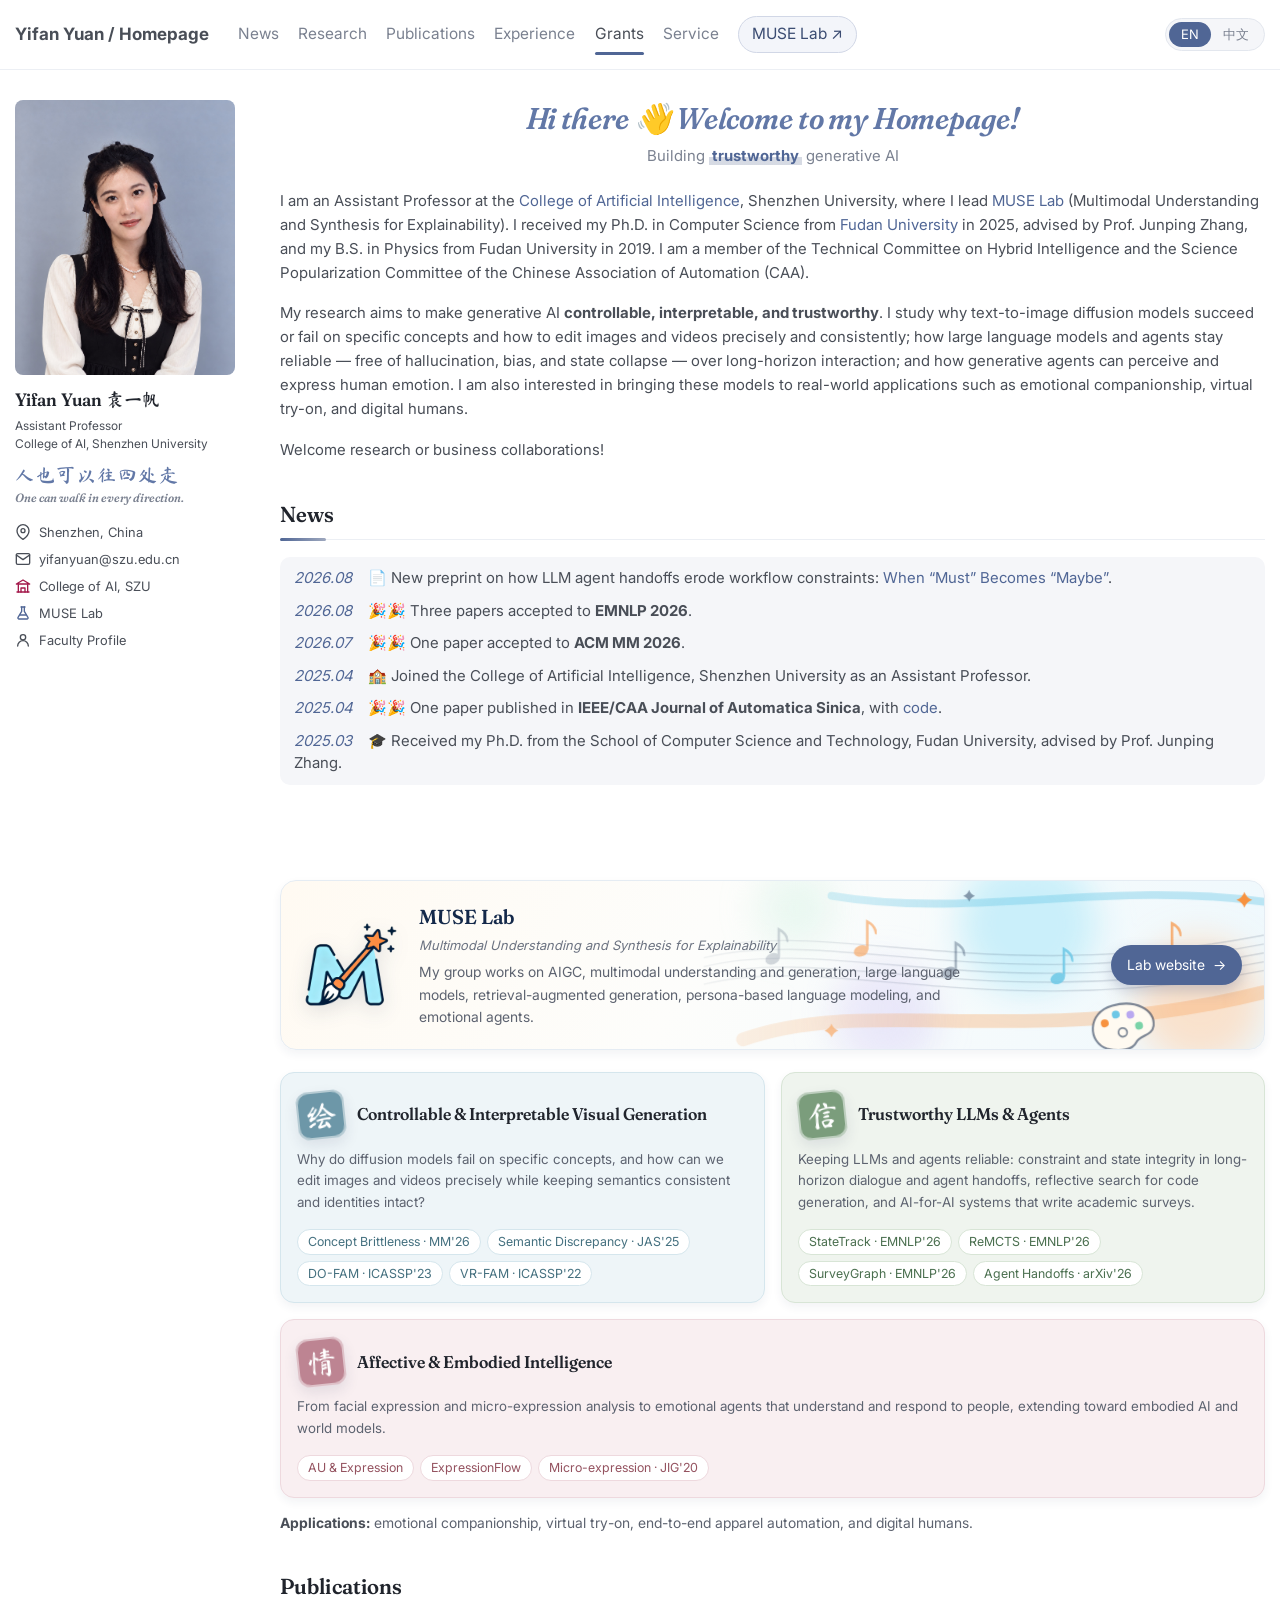
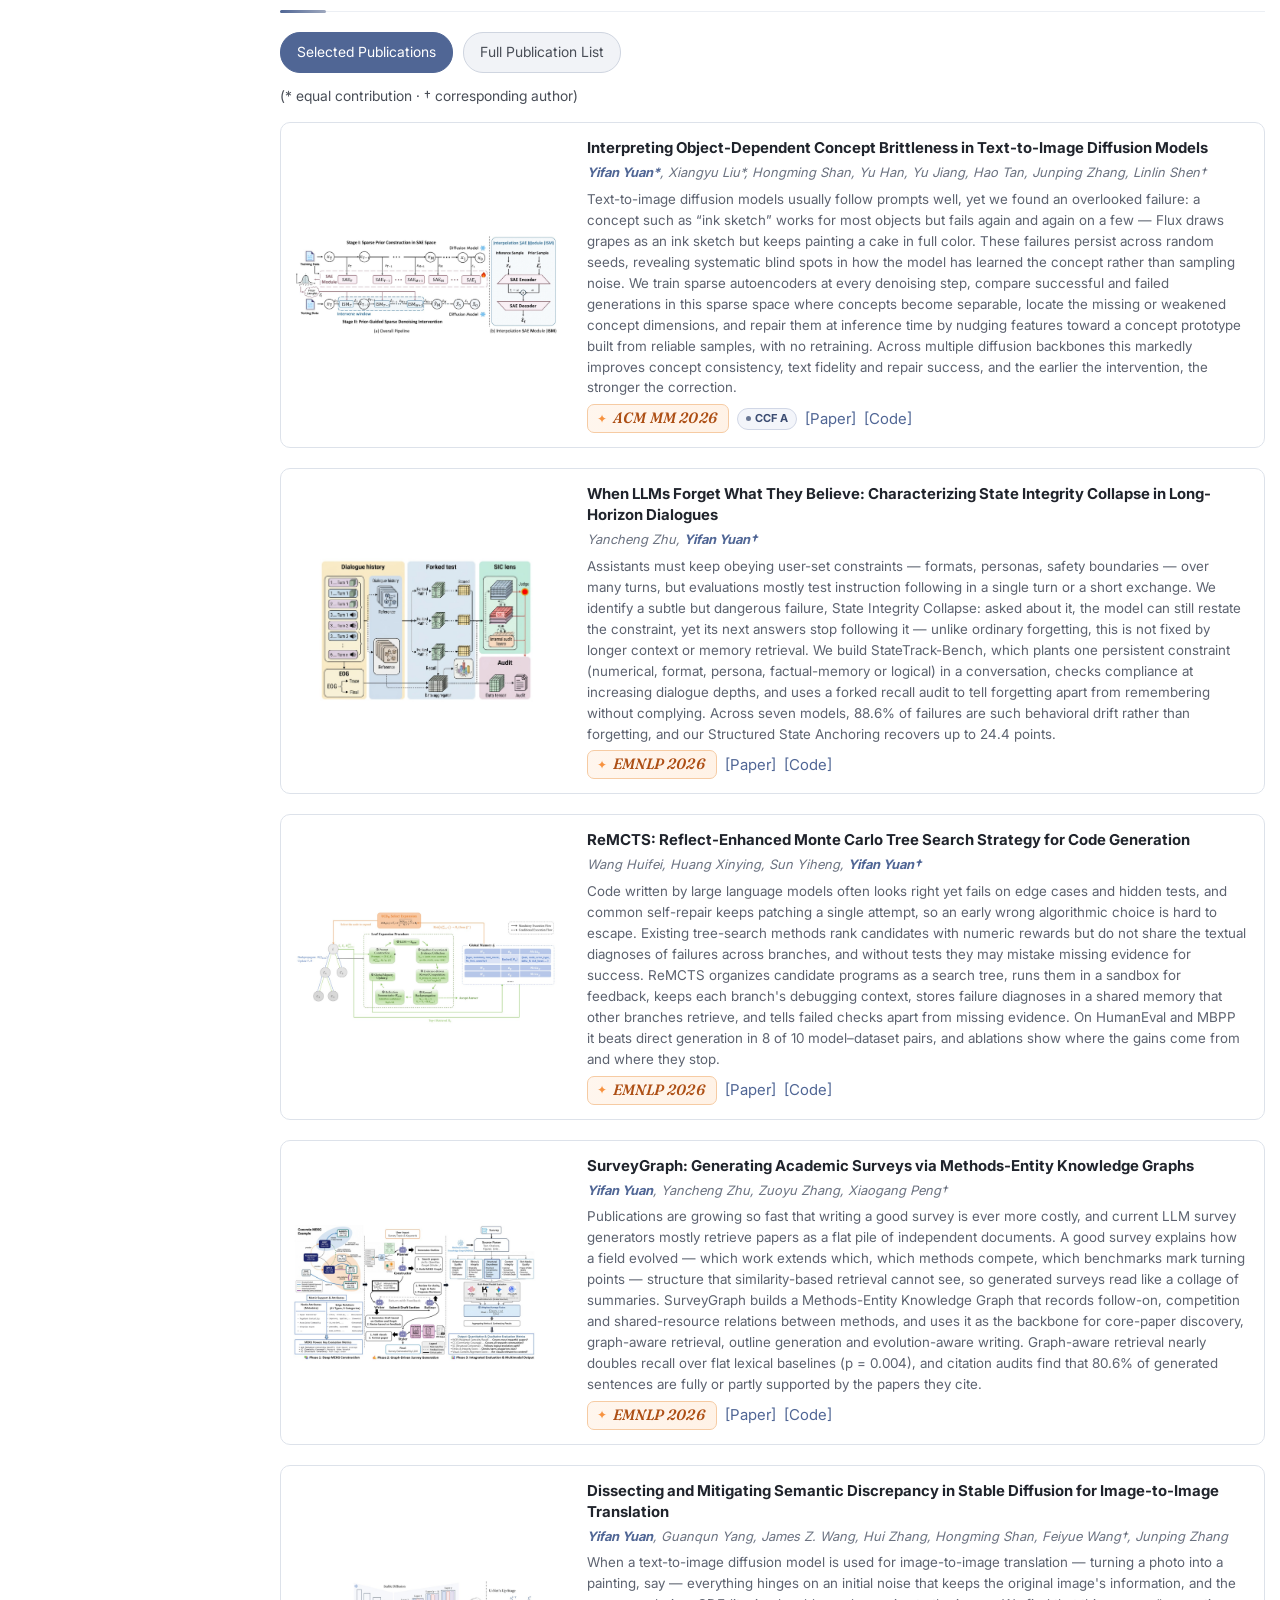
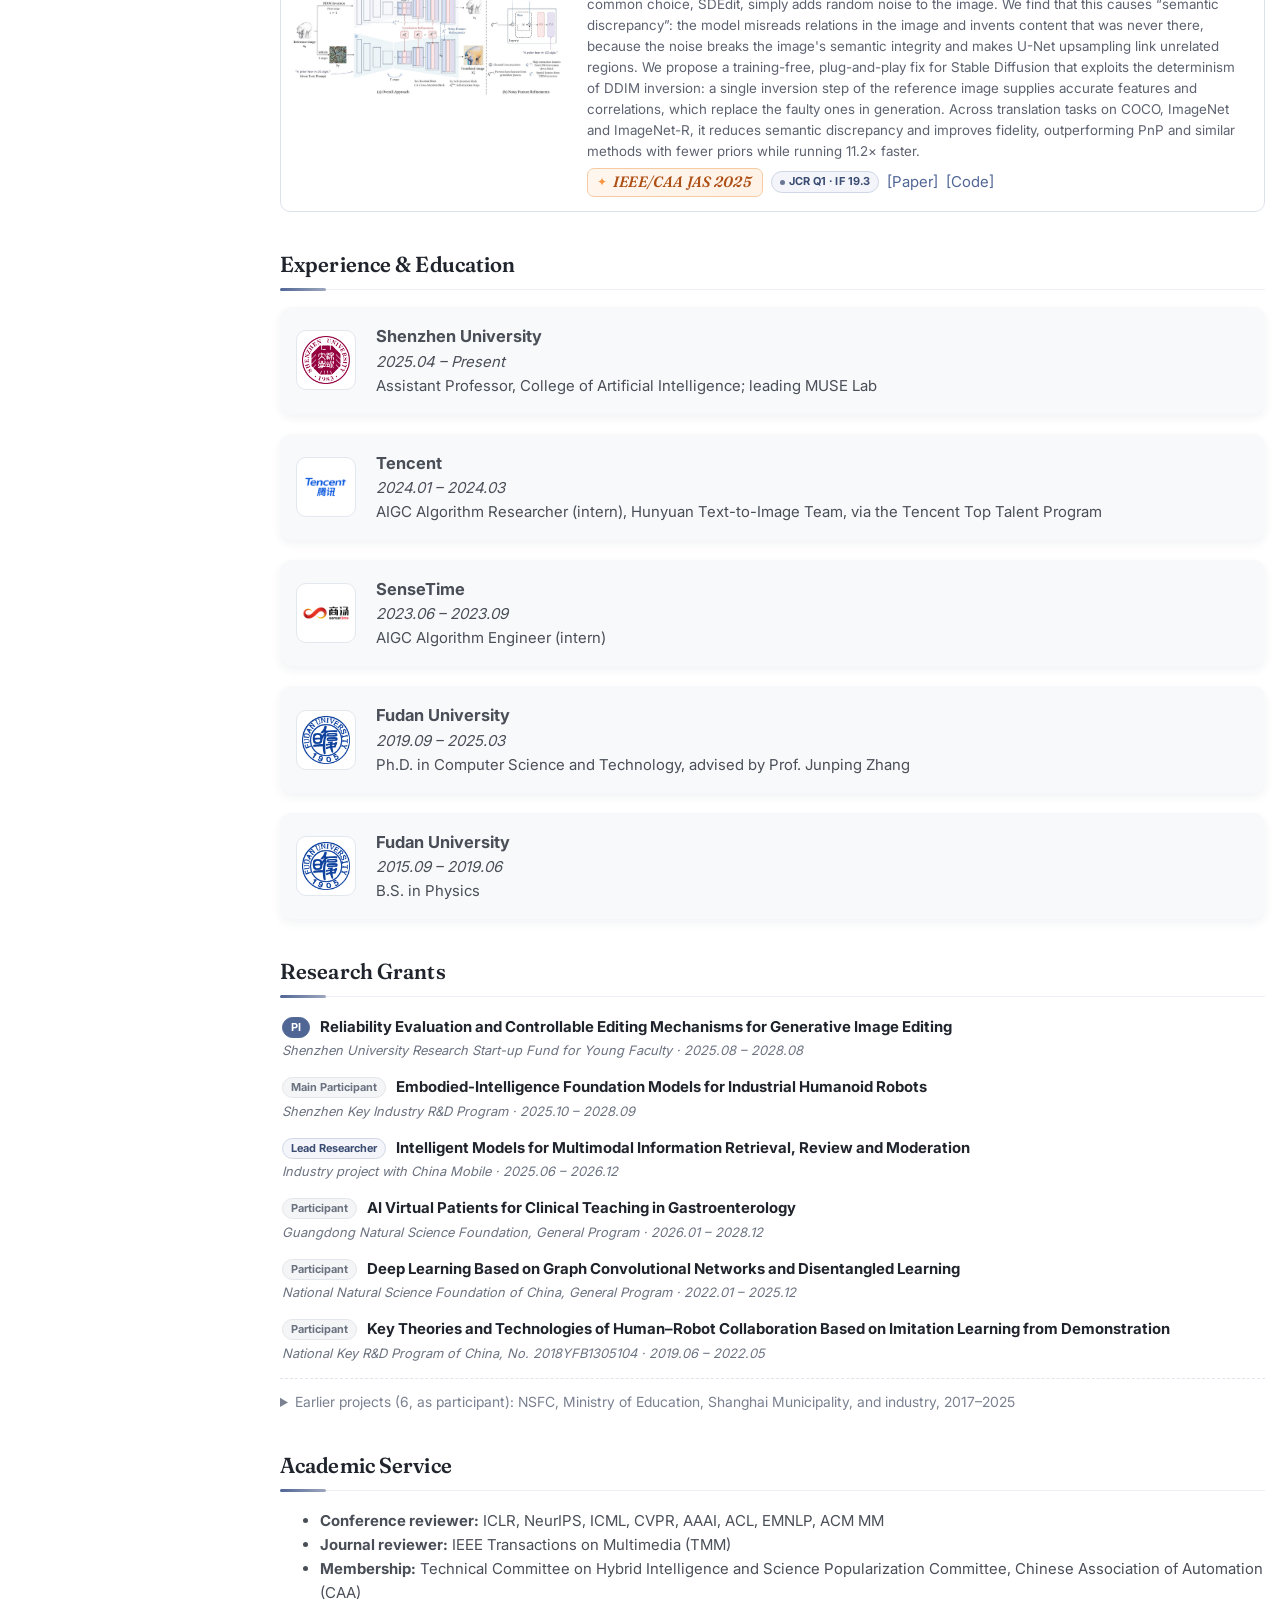
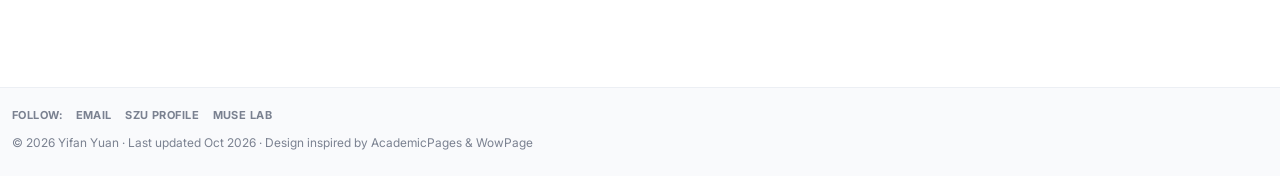
==== commit 086e108e: "Homepage: ReMCTS official title, arXiv-release news removed" ====
--- a/index.html
+++ b/index.html
@@ -163,8 +163,6 @@
         <div class="news-box">
           <ul class="news-list">
             <!-- news:start -->
-            <li><span class="news-date">2026.10</span> 📄 <span class="en">Two EMNLP 2026 papers are on arXiv with code: <a href="https://arxiv.org/abs/2610.31314" target="_blank" rel="noopener">StateTrack</a> and <a href="https://arxiv.org/abs/2610.31317" target="_blank" rel="noopener">SurveyGraph</a>.</span><span class="zh">两篇 EMNLP 2026 论文已公开于 arXiv 并开源代码：<a href="https://arxiv.org/abs/2610.31314" target="_blank" rel="noopener">StateTrack</a> 与 <a href="https://arxiv.org/abs/2610.31317" target="_blank" rel="noopener">SurveyGraph</a>。</span></li>
-            <li><span class="news-date">2026.09</span> 📄 <span class="en"><a href="https://arxiv.org/abs/2609.34717" target="_blank" rel="noopener">ReMCTS</a> (EMNLP 2026) and our ACM MM 2026 paper on <a href="https://arxiv.org/abs/2609.09909" target="_blank" rel="noopener">object-dependent concept brittleness</a> are on arXiv with code.</span><span class="zh"><a href="https://arxiv.org/abs/2609.34717" target="_blank" rel="noopener">ReMCTS</a>（EMNLP 2026）与 ACM MM 2026 论文 <a href="https://arxiv.org/abs/2609.09909" target="_blank" rel="noopener">Interpreting Object-Dependent Concept Brittleness in Text-to-Image Diffusion Models</a> 已公开于 arXiv 并开源代码。</span></li>
             <li><span class="news-date">2026.08</span> 📄 <span class="en">New preprint on how LLM agent handoffs erode workflow constraints: <a href="https://arxiv.org/abs/2608.24569" target="_blank" rel="noopener">When “Must” Becomes “Maybe”</a>.</span><span class="zh">新 Preprint <a href="https://arxiv.org/abs/2608.24569" target="_blank" rel="noopener">When “Must” Becomes “Maybe”: Erosion of Workflow Constraints in LLM Agent Handoffs</a>，研究多智能体交接过程中工作流约束的流失。</span></li>
             <li><span class="news-date">2026.08</span> 🎉🎉 <span class="en">Three papers accepted to <strong>EMNLP 2026</strong>.</span><span class="zh">三篇论文被 <strong>EMNLP 2026</strong> 接收。</span></li>
             <li><span class="news-date">2026.07</span> 🎉🎉 <span class="en">One paper accepted to <strong>ACM MM 2026</strong>.</span><span class="zh">一篇论文被 <strong>ACM MM 2026</strong> 接收。</span></li>
@@ -303,7 +301,7 @@
               <div class="pub-authors"><span class="me">Yifan Yuan*</span>, Xiangyu Liu*, Hongming Shan, Yu Han, Yu Jiang, Hao Tan, Junping Zhang, Linlin Shen†</div>
               <p class="pub-desc en">Text-to-image diffusion models usually follow prompts well, yet we found an overlooked failure: a concept such as “ink sketch” works for most objects but fails again and again on a few — Flux draws grapes as an ink sketch but keeps painting a cake in full color. These failures persist across random seeds, revealing systematic blind spots in how the model has learned the concept rather than sampling noise. We train sparse autoencoders at every denoising step, compare successful and failed generations in this sparse space where concepts become separable, locate the missing or weakened concept dimensions, and repair them at inference time by nudging features toward a concept prototype built from reliable samples, with no retraining. Across multiple diffusion backbones this markedly improves concept consistency, text fidelity and repair success, and the earlier the intervention, the stronger the correction.</p>
               <p class="pub-desc zh">文生图模型通常能很好地按提示词作画，但我们发现了一种被忽视的失败：同一个概念（如“水墨素描”）用在大多数物体上都没问题，却在少数物体上反复失败——Flux 能把“葡萄”画成水墨素描，“蛋糕”却总是彩色的。这类失败换随机种子也照样出现，说明模型对概念的掌握存在系统性盲区，而不是偶然的采样噪声。我们在去噪的每一步训练稀疏自编码器，在这个概念更易区分的稀疏空间里对比成功与失败的生成，找出缺失或减弱的概念维度，再在推理时把特征向由可靠样本构建的概念原型轻量插值，无需重新训练即可修复。在多种主流扩散模型上，概念一致性、文本忠实度和修复成功率都显著提升，而且越早干预、纠正效果越好。</p>
-              <div class="pub-meta"><span class="pub-venue">ACM MM 2026</span><span class="pub-badge">CCF A</span><a href="https://arxiv.org/abs/2609.09909" target="_blank" rel="noopener">[Paper]</a><a href="https://github.com/MUSE-AI-Lab/Concept-Brittleness" target="_blank" rel="noopener">[Code]</a></div>
+              <div class="pub-meta"><span class="pub-venue">ACM MM 2026</span><span class="pub-badge">CCF A</span><a href="https://dl.acm.org/doi/10.1145/3767308.3835084" target="_blank" rel="noopener">[Paper]</a><a href="https://github.com/MUSE-AI-Lab/Concept-Brittleness" target="_blank" rel="noopener">[Code]</a></div>
             </div>
           </div>
 
@@ -314,18 +312,18 @@
               <div class="pub-authors">Yancheng Zhu, <span class="me">Yifan Yuan†</span></div>
               <p class="pub-desc en">Assistants must keep obeying user-set constraints — formats, personas, safety boundaries — over many turns, but evaluations mostly test instruction following in a single turn or a short exchange. We identify a subtle but dangerous failure, State Integrity Collapse: asked about it, the model can still restate the constraint, yet its next answers stop following it — unlike ordinary forgetting, this is not fixed by longer context or memory retrieval. We build StateTrack-Bench, which plants one persistent constraint (numerical, format, persona, factual-memory or logical) in a conversation, checks compliance at increasing dialogue depths, and uses a forked recall audit to tell forgetting apart from remembering without complying. Across seven models, 88.6% of failures are such behavioral drift rather than forgetting, and our Structured State Anchoring recovers up to 24.4 points.</p>
               <p class="pub-desc zh">对话助手需要在很多轮对话里一直遵守用户设定的约束（格式、角色、安全边界等），但现有评测大多只看单轮或短对话里能否遵守指令。我们发现一种隐蔽而危险的失败：问起来模型还能复述约束，接下来的回答却不再执行——我们称之为“状态完整性崩塌”，它不同于普通的遗忘，单靠更长的上下文或记忆检索解决不了。我们构建了 StateTrack-Bench：在对话中设定一条持续约束（数值、格式、角色、事实记忆、逻辑规则五类），在不同对话深度检验模型是否仍然遵守，并用“分叉回忆审计”区分“记不住”和“记得但不做”。在七个主流模型上，88.6% 的失败属于“记得但不做”的行为漂移而非遗忘；我们提出的结构化状态锚定最多可挽回 24.4 个百分点。</p>
-              <div class="pub-meta"><span class="pub-venue">EMNLP 2026</span><a href="https://arxiv.org/abs/2610.31314" target="_blank" rel="noopener">[Paper]</a><a href="https://github.com/MUSE-AI-Lab/StateTrack" target="_blank" rel="noopener">[Code]</a></div>
+              <div class="pub-meta"><span class="pub-venue">EMNLP 2026</span><a href="https://aclanthology.org/2026.emnlp-main.583/" target="_blank" rel="noopener">[Paper]</a><a href="https://github.com/MUSE-AI-Lab/StateTrack" target="_blank" rel="noopener">[Code]</a></div>
             </div>
           </div>
 
           <div class="publication-card spotlight" id="pub-remcts">
             <a class="pub-media" href="images/papers/remcts.jpg" target="_blank" rel="noopener"><img src="images/papers/remcts.jpg" width="1400" height="595" loading="lazy" alt="Overview of ReMCTS"></a>
             <div class="pub-body">
-              <strong class="pub-title">ReMCTS: Reflection-Enhanced Monte Carlo Tree Search for Code Generation</strong>
+              <strong class="pub-title">ReMCTS: Reflect-Enhanced Monte Carlo Tree Search Strategy for Code Generation</strong>
               <div class="pub-authors">Wang Huifei, Huang Xinying, Sun Yiheng, <span class="me">Yifan Yuan†</span></div>
               <p class="pub-desc en">Code written by large language models often looks right yet fails on edge cases and hidden tests, and common self-repair keeps patching a single attempt, so an early wrong algorithmic choice is hard to escape. Existing tree-search methods rank candidates with numeric rewards but do not share the textual diagnoses of failures across branches, and without tests they may mistake missing evidence for success. ReMCTS organizes candidate programs as a search tree, runs them in a sandbox for feedback, keeps each branch's debugging context, stores failure diagnoses in a shared memory that other branches retrieve, and tells failed checks apart from missing evidence. On HumanEval and MBPP it beats direct generation in 8 of 10 model–dataset pairs, and ablations show where the gains come from and where they stop.</p>
               <p class="pub-desc zh">大模型写的代码常常“看起来对”，却在边界条件或隐藏测试上出错；常见的自我修复只沿着一次尝试反复打补丁，一旦最初的算法思路错了就很难跳出来。已有的树搜索方法又主要依赖数值奖励，失败时的文字诊断没法分享给其他分支，在没有测试用例时还容易把“缺少证据”误当成“通过”。ReMCTS 把多个候选程序组织成一棵搜索树，在沙箱里执行获取反馈，保留每条分支的调试上下文，把失败经验存入全局记忆供其他分支检索复用，并区分“检查未通过”和“证据不足”。在 HumanEval 和 MBPP 上，ReMCTS 在 10 组模型—数据集组合中有 8 组优于直接生成，消融实验也厘清了收益的来源与边界。</p>
-              <div class="pub-meta"><span class="pub-venue">EMNLP 2026</span><a href="https://arxiv.org/abs/2609.34717" target="_blank" rel="noopener">[Paper]</a><a href="https://github.com/MUSE-AI-Lab/ReMCTS" target="_blank" rel="noopener">[Code]</a></div>
+              <div class="pub-meta"><span class="pub-venue">EMNLP 2026</span><a href="https://aclanthology.org/2026.findings-emnlp.293/" target="_blank" rel="noopener">[Paper]</a><a href="https://github.com/MUSE-AI-Lab/ReMCTS" target="_blank" rel="noopener">[Code]</a></div>
             </div>
           </div>
 
@@ -336,7 +334,7 @@
               <div class="pub-authors"><span class="me">Yifan Yuan</span>, Yancheng Zhu, Zuoyu Zhang, Xiaogang Peng†</div>
               <p class="pub-desc en">Publications are growing so fast that writing a good survey is ever more costly, and current LLM survey generators mostly retrieve papers as a flat pile of independent documents. A good survey explains how a field evolved — which work extends which, which methods compete, which benchmarks mark turning points — structure that similarity-based retrieval cannot see, so generated surveys read like a collage of summaries. SurveyGraph builds a Methods-Entity Knowledge Graph that records follow-on, competition and shared-resource relations between methods, and uses it as the backbone for core-paper discovery, graph-aware retrieval, outline generation and evolution-aware writing. Graph-aware retrieval nearly doubles recall over flat lexical baselines (p = 0.004), and citation audits find that 80.6% of generated sentences are fully or partly supported by the papers they cite.</p>
               <p class="pub-desc zh">论文越来越多，写一篇好的综述越来越费时费力，而现有的大模型自动综述系统大多把文献当作一堆彼此独立的文档来检索。好的综述要讲清楚一个领域如何演化——哪项工作延续了谁、哪些方法相互竞争、哪些基准标志着转折，只按相似度检索看不到这些结构，生成的综述容易变成零散摘要的拼贴。SurveyGraph 构建“方法—实体知识图谱”（MEKG），显式记录方法之间的延续、竞争和共享资源等关系，并以它为主干完成核心论文发现、图感知检索、大纲生成和按演化脉络组织的写作。图感知检索的召回率接近平面检索基线的两倍（p=0.004），引用核查显示 80.6% 的生成句子能在所引文献中找到完全或部分支撑。</p>
-              <div class="pub-meta"><span class="pub-venue">EMNLP 2026</span><a href="https://arxiv.org/abs/2610.31317" target="_blank" rel="noopener">[Paper]</a><a href="https://github.com/MUSE-AI-Lab/SurveyGraph" target="_blank" rel="noopener">[Code]</a></div>
+              <div class="pub-meta"><span class="pub-venue">EMNLP 2026</span><a href="https://aclanthology.org/2026.findings-emnlp.396/" target="_blank" rel="noopener">[Paper]</a><a href="https://github.com/MUSE-AI-Lab/SurveyGraph" target="_blank" rel="noopener">[Code]</a></div>
             </div>
           </div>
 
@@ -361,25 +359,25 @@
               <span class="pub-list-title">Interpreting Object-Dependent Concept Brittleness in Text-to-Image Diffusion Models</span><br>
               <span class="pub-list-authors"><span class="me">Yifan Yuan*</span>, Xiangyu Liu*, Hongming Shan, Yu Han, Yu Jiang, Hao Tan, Junping Zhang, Linlin Shen†.</span>
               <span class="pub-list-note">CCF A</span>
-              <span class="pub-list-links"><a href="https://arxiv.org/abs/2609.09909" target="_blank" rel="noopener">[Paper]</a><a href="https://github.com/MUSE-AI-Lab/Concept-Brittleness" target="_blank" rel="noopener">[Code]</a></span>
+              <span class="pub-list-links"><a href="https://dl.acm.org/doi/10.1145/3767308.3835084" target="_blank" rel="noopener">[Paper]</a><a href="https://github.com/MUSE-AI-Lab/Concept-Brittleness" target="_blank" rel="noopener">[Code]</a></span>
             </li>
             <li id="full-state">
               <span class="pub-list-badge">EMNLP 2026</span>
               <span class="pub-list-title">When LLMs Forget What They Believe: Characterizing State Integrity Collapse in Long-Horizon Dialogues</span><br>
               <span class="pub-list-authors">Yancheng Zhu, <span class="me">Yifan Yuan†</span>.</span>
-              <span class="pub-list-links"><a href="https://arxiv.org/abs/2610.31314" target="_blank" rel="noopener">[Paper]</a><a href="https://github.com/MUSE-AI-Lab/StateTrack" target="_blank" rel="noopener">[Code]</a></span>
+              <span class="pub-list-links"><a href="https://aclanthology.org/2026.emnlp-main.583/" target="_blank" rel="noopener">[Paper]</a><a href="https://github.com/MUSE-AI-Lab/StateTrack" target="_blank" rel="noopener">[Code]</a></span>
             </li>
             <li id="full-remcts">
               <span class="pub-list-badge">EMNLP 2026</span>
-              <span class="pub-list-title">ReMCTS: Reflection-Enhanced Monte Carlo Tree Search for Code Generation</span><br>
+              <span class="pub-list-title">ReMCTS: Reflect-Enhanced Monte Carlo Tree Search Strategy for Code Generation</span><br>
               <span class="pub-list-authors">Wang Huifei, Huang Xinying, Sun Yiheng, <span class="me">Yifan Yuan†</span>.</span>
-              <span class="pub-list-links"><a href="https://arxiv.org/abs/2609.34717" target="_blank" rel="noopener">[Paper]</a><a href="https://github.com/MUSE-AI-Lab/ReMCTS" target="_blank" rel="noopener">[Code]</a></span>
+              <span class="pub-list-links"><a href="https://aclanthology.org/2026.findings-emnlp.293/" target="_blank" rel="noopener">[Paper]</a><a href="https://github.com/MUSE-AI-Lab/ReMCTS" target="_blank" rel="noopener">[Code]</a></span>
             </li>
             <li id="full-surveygraph">
               <span class="pub-list-badge">EMNLP 2026</span>
               <span class="pub-list-title">SurveyGraph: Generating Academic Surveys via Methods-Entity Knowledge Graphs</span><br>
               <span class="pub-list-authors"><span class="me">Yifan Yuan</span>, Yancheng Zhu, Zuoyu Zhang, Xiaogang Peng†.</span>
-              <span class="pub-list-links"><a href="https://arxiv.org/abs/2610.31317" target="_blank" rel="noopener">[Paper]</a><a href="https://github.com/MUSE-AI-Lab/SurveyGraph" target="_blank" rel="noopener">[Code]</a></span>
+              <span class="pub-list-links"><a href="https://aclanthology.org/2026.findings-emnlp.396/" target="_blank" rel="noopener">[Paper]</a><a href="https://github.com/MUSE-AI-Lab/SurveyGraph" target="_blank" rel="noopener">[Code]</a></span>
             </li>
             <li id="full-handoff">
               <span class="pub-list-badge pub-list-badge--muted">Preprint 2026</span>
@@ -619,5 +617,13 @@
       document.body.appendChild(button);
     })();
   </script>
+  <!-- Statcounter (project 13365820): visits, visitor IPs and a visitor map at statcounter.com -->
+  <script>
+    var sc_project = 13365820;
+    var sc_invisible = 1;
+    var sc_security = "bf63664a";
+  </script>
+  <script src="https://www.statcounter.com/counter/counter.js" async></script>
+  <noscript><div class="statcounter"><a title="Web Analytics" href="https://statcounter.com/" target="_blank"><img class="statcounter" src="https://c.statcounter.com/13365820/0/bf63664a/1/" alt="Web Analytics" referrerPolicy="no-referrer-when-downgrade"></a></div></noscript>
 </body>
 </html>
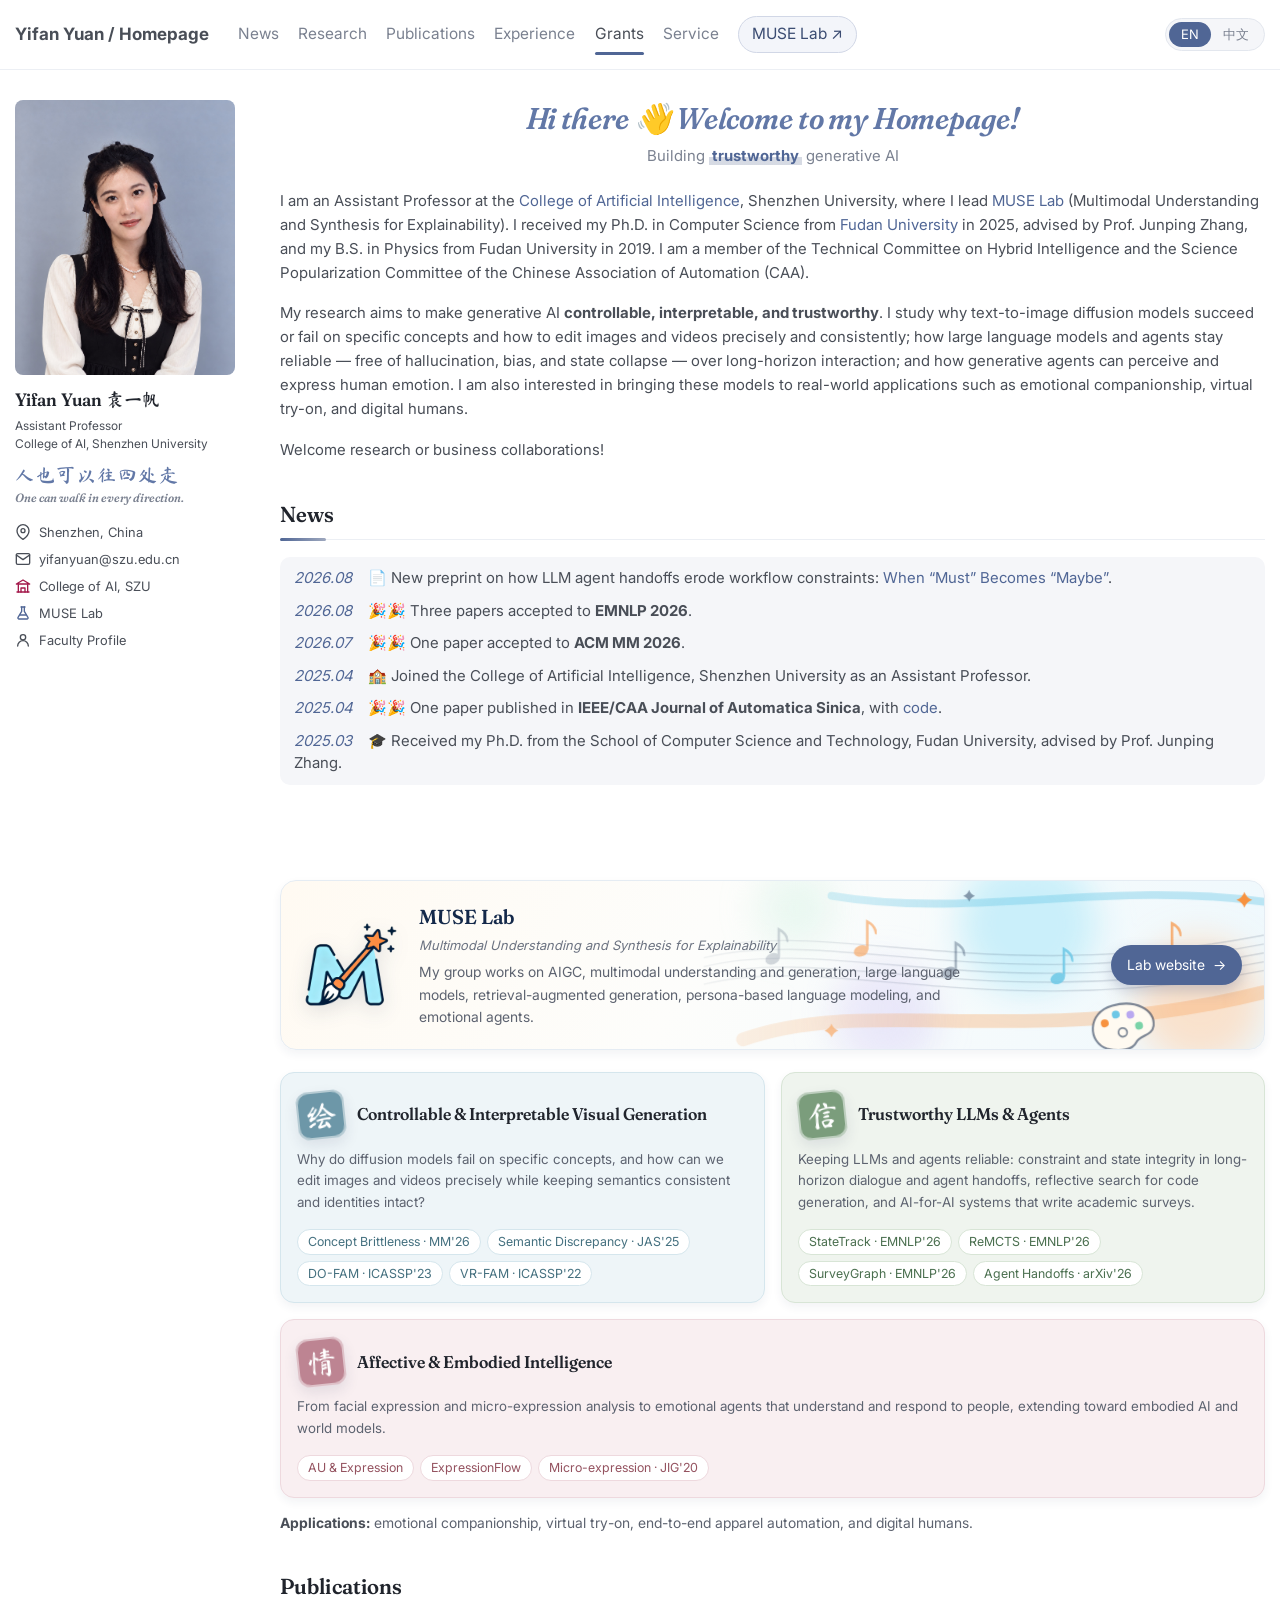
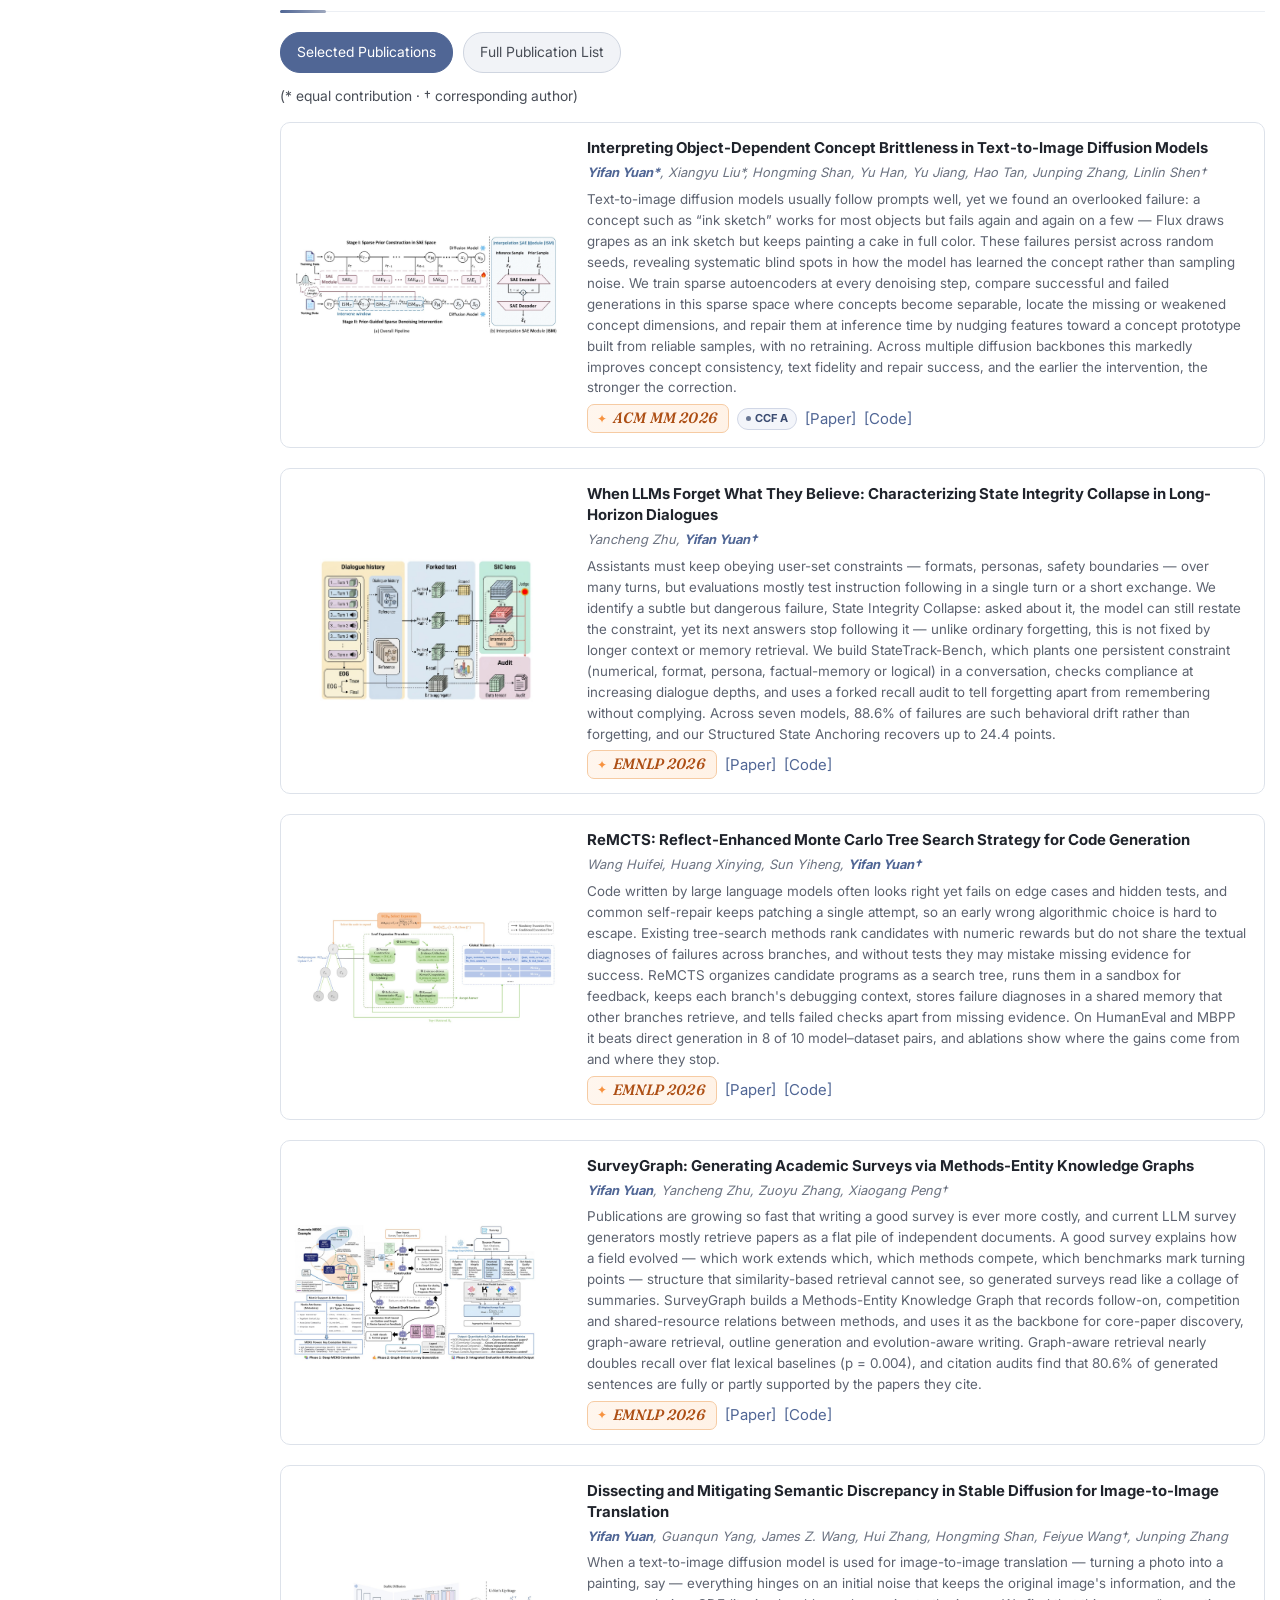
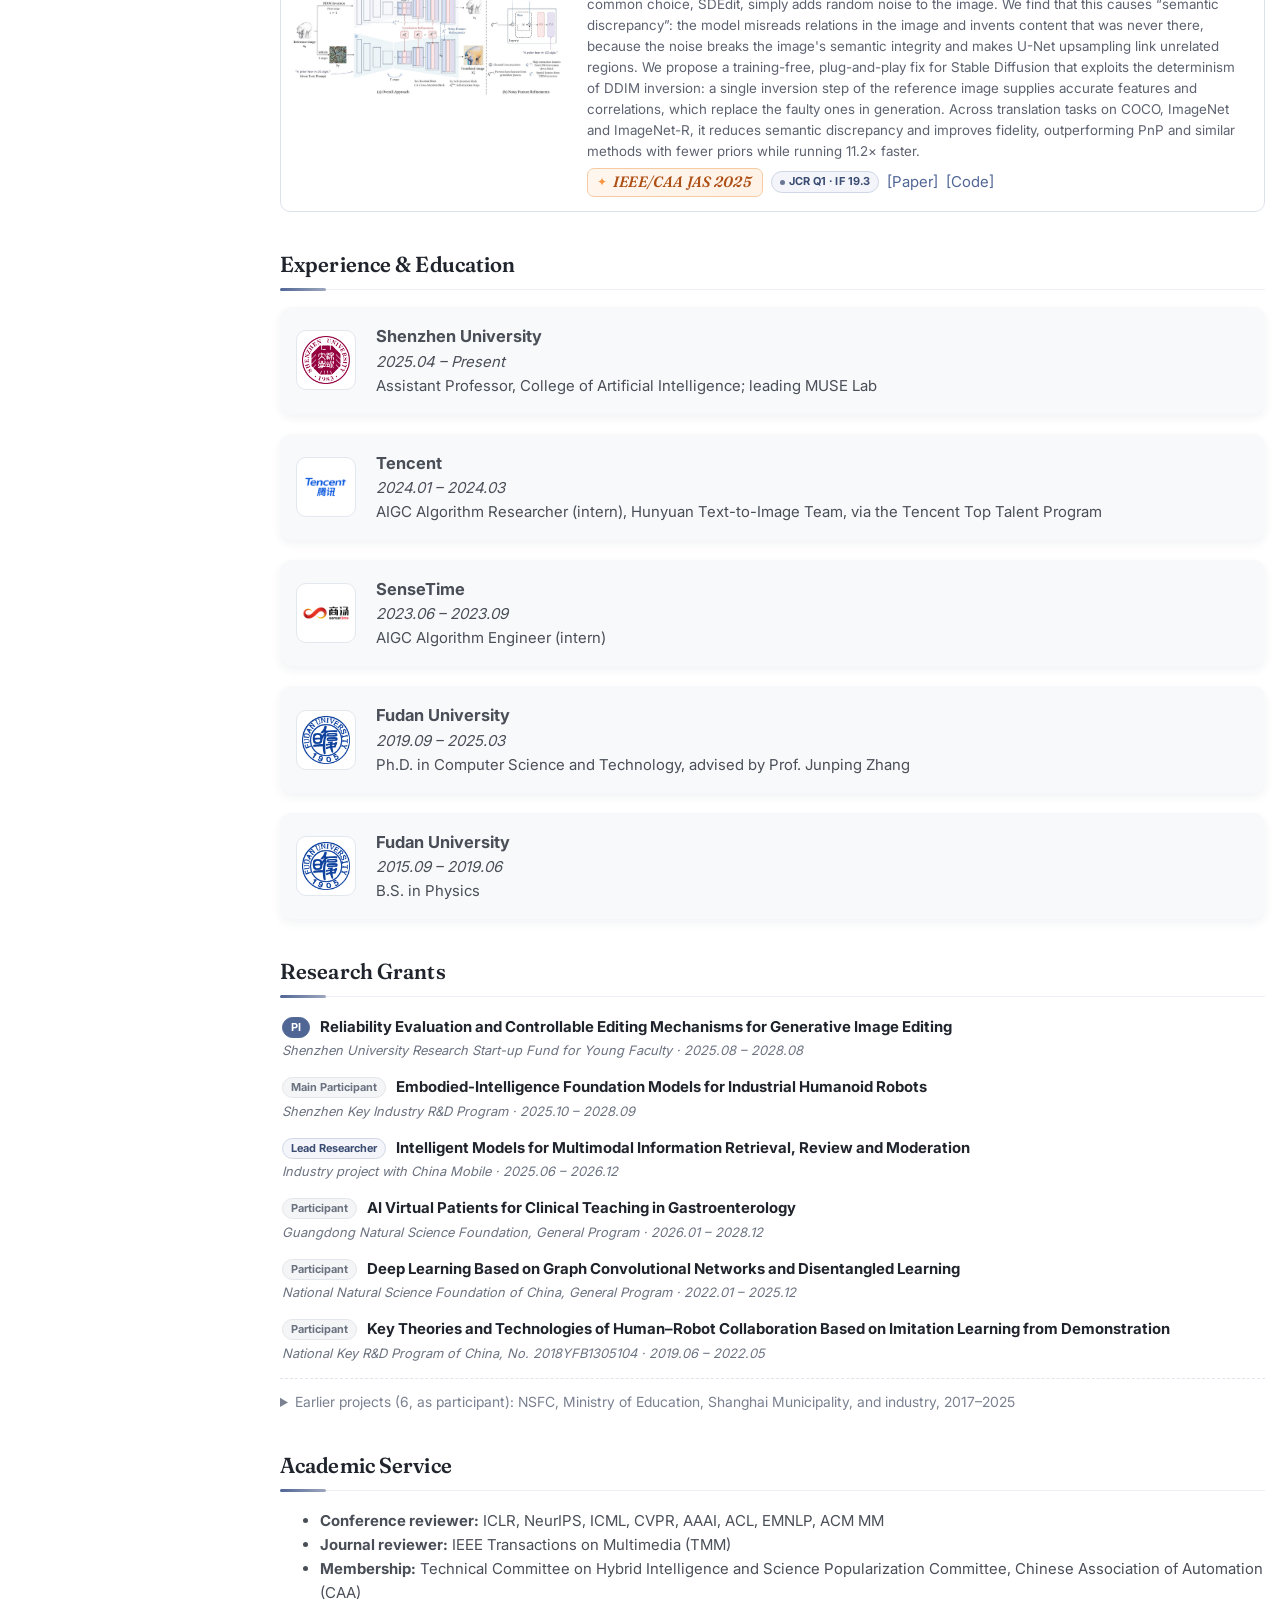
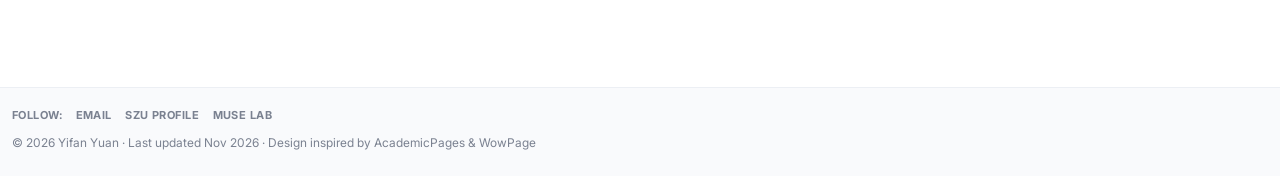
==== commit 85615e42: "网页编辑：修改论文" ====
--- a/index.html
+++ b/index.html
@@ -382,7 +382,7 @@
             <li id="full-handoff">
               <span class="pub-list-badge pub-list-badge--muted">Preprint 2026</span>
               <span class="pub-list-title">When “Must” Becomes “Maybe”: Erosion of Workflow Constraints in LLM Agent Handoffs</span><br>
-              <span class="pub-list-authors">Yiheng Sun, Huifei Wang, Yancheng Zhu, Zhenyu Li, Zebin Zhao, <span class="me">Yifan Yuan</span>. arXiv:2608.24569.</span>
+              <span class="pub-list-authors">Yiheng Sun, Huifei Wang, Yancheng Zhu, Zhenyu Li, Zebin Zhao, <span class="me">Yifan Yuan†</span>. arXiv:2608.24569.</span>
               <span class="pub-list-links"><a href="https://arxiv.org/abs/2608.24569" target="_blank" rel="noopener">[Paper]</a></span>
             </li>
             <li id="full-jas25">
@@ -395,31 +395,31 @@
             <li id="full-icassp23">
               <span class="pub-list-badge">ICASSP 2023</span>
               <span class="pub-list-title">DO-FAM: Disentangled Non-Linear Latent Navigation for Facial Attribute Manipulation</span><br>
-              <span class="pub-list-authors"><span class="me">Yifan Yuan*</span>, Siteng Ma*, Hongming Shan, Junping Zhang. IEEE International Conference on Acoustics, Speech and Signal Processing (ICASSP), 2023.</span>
+              <span class="pub-list-authors"><span class="me">Yifan Yuan*</span>, Siteng Ma*, Hongming Shan, Junping Zhang†. IEEE International Conference on Acoustics, Speech and Signal Processing (ICASSP), 2023.</span>
               <span class="pub-list-links"><a href="https://doi.org/10.1109/ICASSP49357.2023.10095959" target="_blank" rel="noopener">[Paper]</a><a href="https://github.com/Sherlockyyf/DO-FAM" target="_blank" rel="noopener">[Code]</a></span>
             </li>
             <li id="full-icassp22">
               <span class="pub-list-badge">ICASSP 2022</span>
               <span class="pub-list-title">VR-FAM: Variance-Reduced Encoder with Nonlinear Transformation for Facial Attribute Manipulation</span><br>
-              <span class="pub-list-authors"><span class="me">Yifan Yuan</span>, Siteng Ma, Junping Zhang. IEEE International Conference on Acoustics, Speech and Signal Processing (ICASSP), 2022: 1755–1759.</span>
+              <span class="pub-list-authors"><span class="me">Yifan Yuan</span>, Siteng Ma, Junping Zhang†. IEEE International Conference on Acoustics, Speech and Signal Processing (ICASSP), 2022: 1755–1759.</span>
               <span class="pub-list-links"><a href="https://doi.org/10.1109/ICASSP43922.2022.9746046" target="_blank" rel="noopener">[Paper]</a><a href="https://github.com/Sherlockyyf/VR-FAM" target="_blank" rel="noopener">[Code]</a></span>
             </li>
             <li id="full-ch7">
               <span class="pub-list-badge pub-list-badge--muted">Book Chapter 2023</span>
               <span class="pub-list-title">High-Speed Joint Learning of Action Units and Facial Expressions</span><br>
-              <span class="pub-list-authors">Feng Xu, <span class="me">Yifan Yuan</span>, Junping Zhang, James Z. Wang. Chapter 7 in <em>Modeling Visual Aesthetics, Emotion, and Artistic Style</em>, Springer, 2023.</span>
+              <span class="pub-list-authors">Feng Xu, <span class="me">Yifan Yuan</span>, Junping Zhang, James Z. Wang†. Chapter 7 in <em>Modeling Visual Aesthetics, Emotion, and Artistic Style</em>, Springer, 2023.</span>
               <span class="pub-list-links"><a href="https://doi.org/10.1007/978-3-031-50269-9_7" target="_blank" rel="noopener">[Paper]</a></span>
             </li>
             <li id="full-ch8">
               <span class="pub-list-badge pub-list-badge--muted">Book Chapter 2023</span>
               <span class="pub-list-title">ExpressionFlow: A Microexpression Descriptor for Efficient Recognition</span><br>
-              <span class="pub-list-authors">Feng Xu, <span class="me">Yifan Yuan</span>, Junping Zhang, James Z. Wang. Chapter 8 in <em>Modeling Visual Aesthetics, Emotion, and Artistic Style</em>, Springer, 2023.</span>
+              <span class="pub-list-authors">Feng Xu, <span class="me">Yifan Yuan</span>, Junping Zhang, James Z. Wang†. Chapter 8 in <em>Modeling Visual Aesthetics, Emotion, and Artistic Style</em>, Springer, 2023.</span>
               <span class="pub-list-links"><a href="https://doi.org/10.1007/978-3-031-50269-9_8" target="_blank" rel="noopener">[Paper]</a></span>
             </li>
             <li id="full-jig20">
               <span class="pub-list-badge">JIG 2020</span>
               <span class="pub-list-title">Spatiotemporal Attention Network for Microexpression Recognition</span><br>
-              <span class="pub-list-authors">Guohao Li, <span class="me">Yifan Yuan</span>, Xianye Ben, Junping Zhang. Journal of Image and Graphics (中国图象图形学报), 2020, 25(11): 2380–2390.</span>
+              <span class="pub-list-authors">Guohao Li, <span class="me">Yifan Yuan</span>, Xianye Ben, Junping Zhang†. Journal of Image and Graphics (中国图象图形学报), 2020, 25(11): 2380–2390.</span>
               <span class="pub-list-links"><a href="https://doi.org/10.11834/jig.200325" target="_blank" rel="noopener">[Paper]</a></span>
             </li>
             <!-- publications:end -->
@@ -575,7 +575,7 @@
         <a href="lab/">MUSE Lab</a>
       </div>
       <div class="page__footer-copyright">
-        © 2026 Yifan Yuan · <span class="en">Last updated Oct 2026</span><span class="zh">最后更新：2026 年 10 月</span> ·
+        © 2026 Yifan Yuan · <span class="en">Last updated Nov 2026</span><span class="zh">最后更新：2026 年 11 月</span> ·
         <span class="en">Design inspired by</span><span class="zh">设计参考</span>
         <a href="https://github.com/academicpages/academicpages.github.io" target="_blank" rel="noopener">AcademicPages</a> &amp;
         <a href="https://github.com/WD7ang/WowPage" target="_blank" rel="noopener">WowPage</a>
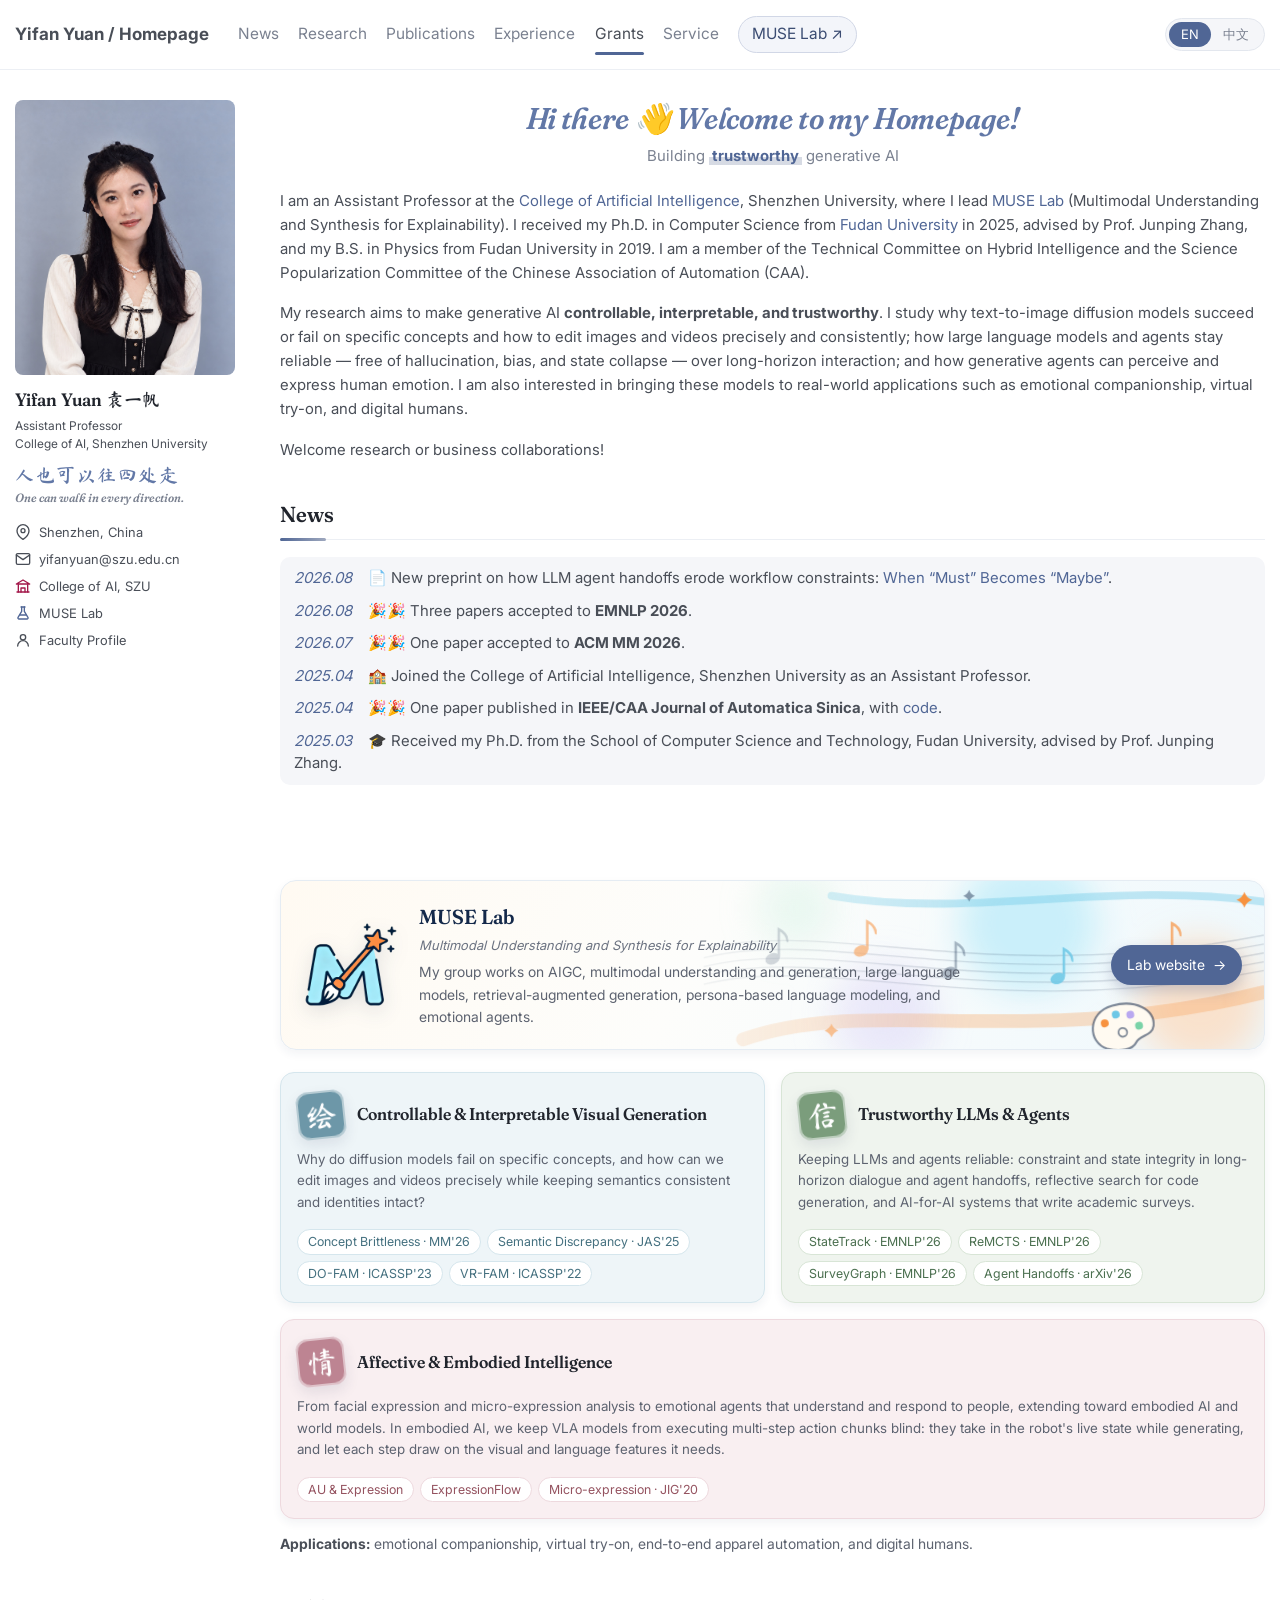
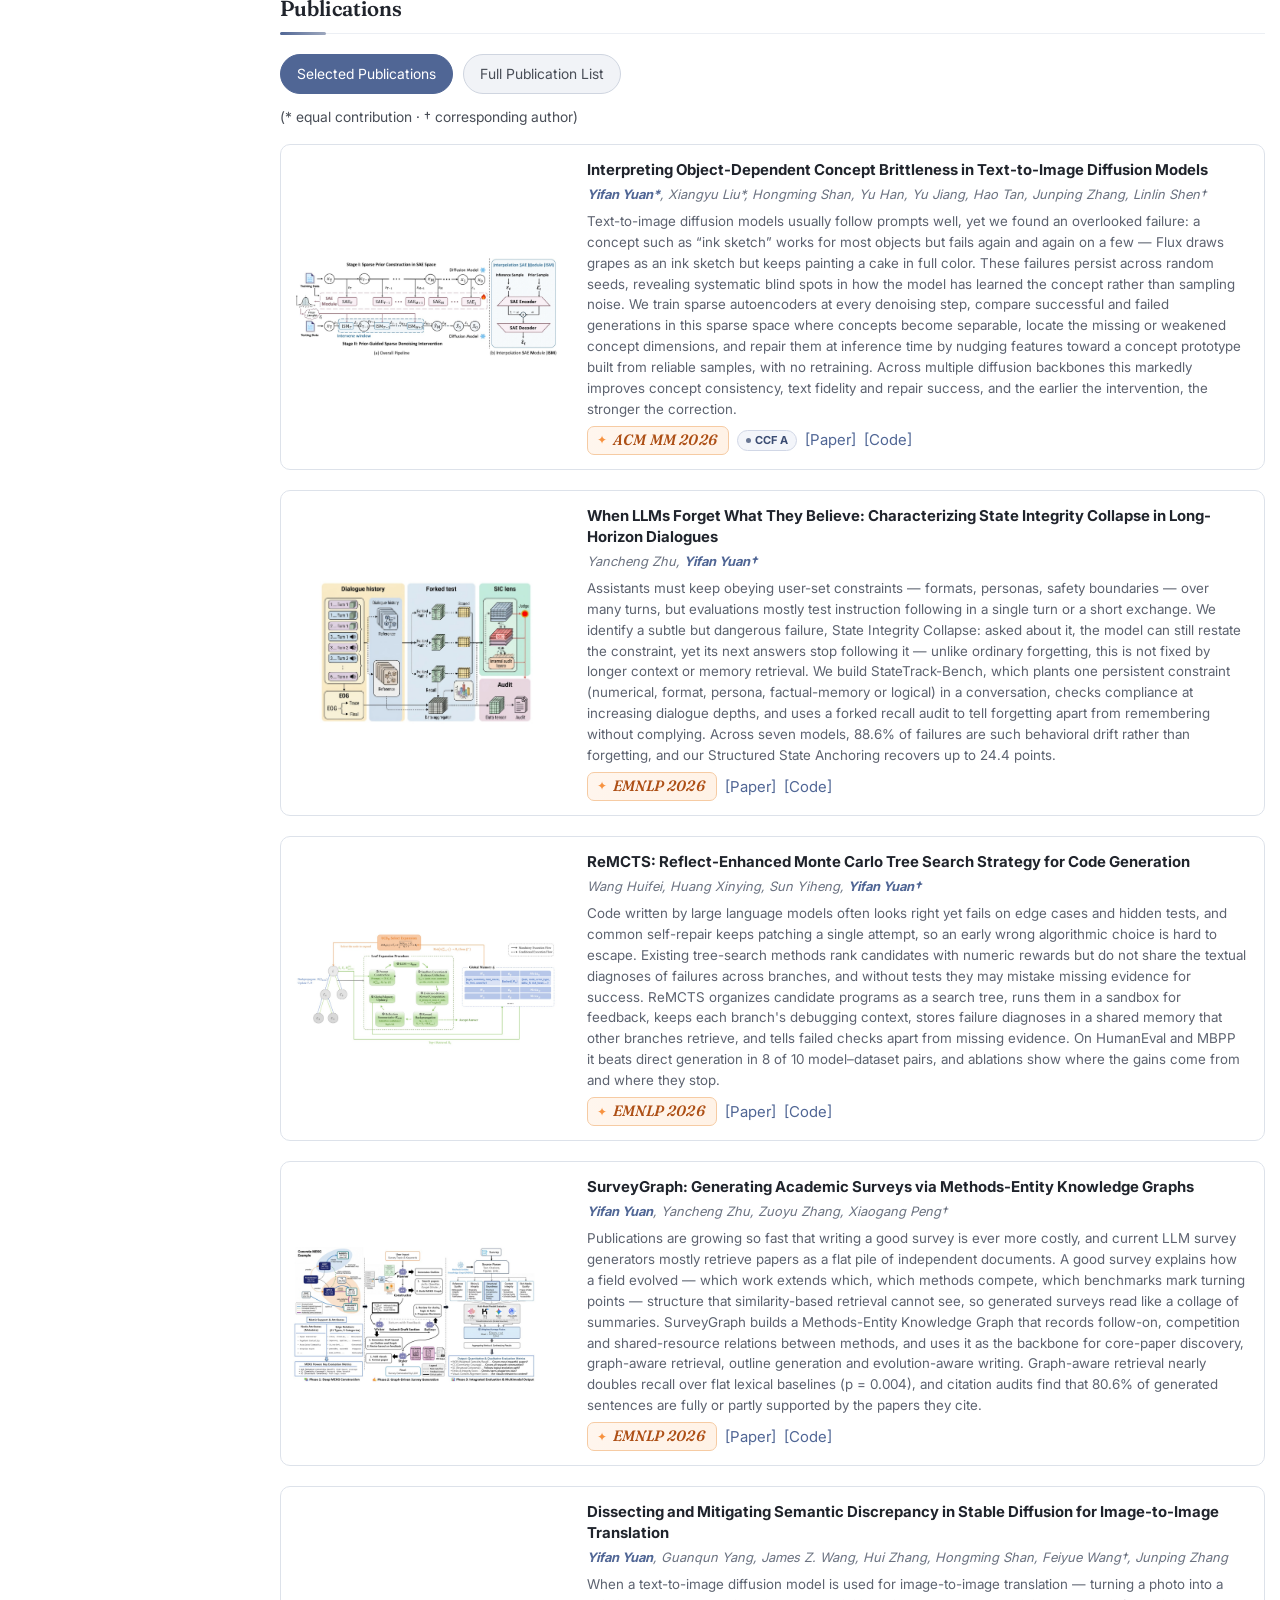
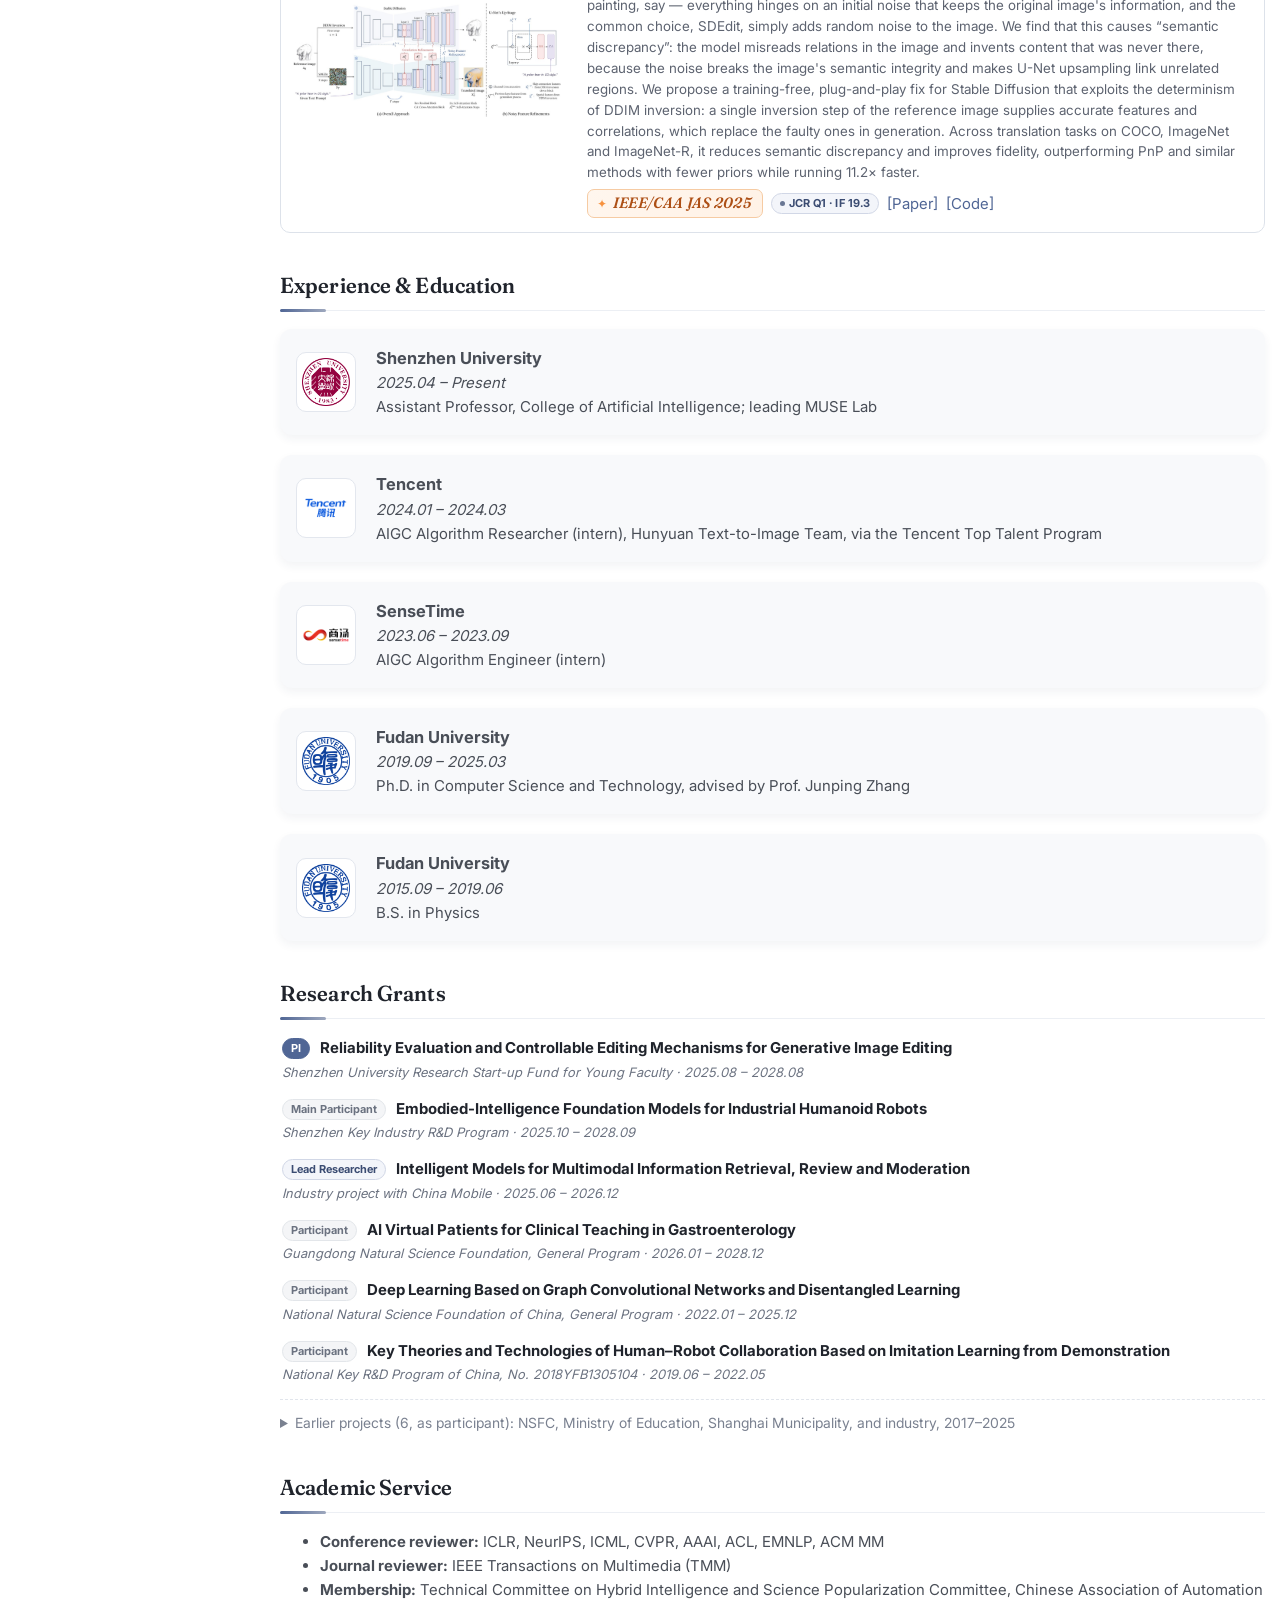
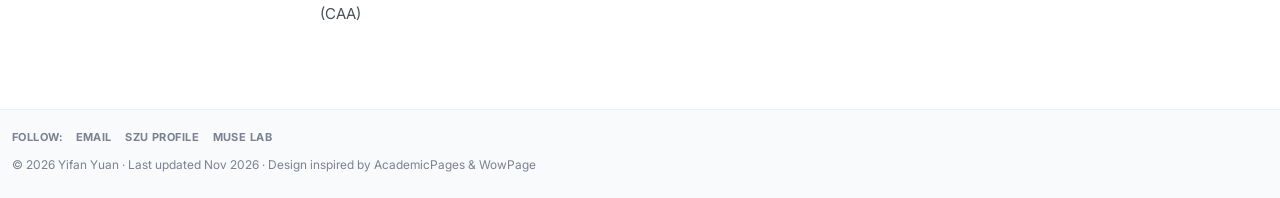
==== commit 09e12911: "Homepage: 情 card mentions the recent embodied VLA work" ====
--- a/index.html
+++ b/index.html
@@ -269,8 +269,8 @@
               <span class="theme-seal" aria-hidden="true">情</span>
               <h3 class="theme-card__title"><span class="en">Affective &amp; Embodied Intelligence</span><span class="zh">情感智能与具身智能</span></h3>
             </div>
-            <p class="en">From facial expression and micro-expression analysis to emotional agents that understand and respond to people, extending toward embodied AI and world models.</p>
-            <p class="zh">从人脸表情与微表情分析，到能够理解并回应人的情感智能体，并进一步拓展到具身智能与世界模型。</p>
+            <p class="en">From facial expression and micro-expression analysis to emotional agents that understand and respond to people, extending toward embodied AI and world models. In embodied AI, we keep VLA models from executing multi-step action chunks blind: they take in the robot's live state while generating, and let each step draw on the visual and language features it needs.</p>
+            <p class="zh">从人脸表情与微表情分析，到能够理解并回应人的情感智能体，并进一步拓展到具身智能与世界模型。具身智能方面，我们让 VLA 模型一次规划多步动作时不再“闭眼执行”：边生成边接入机器人的实时状态，并让每一步动作按需取用不同层次的视觉与语言信息。</p>
             <div class="theme-card__refs">
               <a href="#full-ch7">AU &amp; Expression</a>
               <a href="#full-ch8">ExpressionFlow</a>
--- a/assets/css/style.css
+++ b/assets/css/style.css
@@ -1148,26 +1148,15 @@
   opacity: 0.75;
 }
 
+/* the full list shows every paper at once (no scroll box) */
 #full-publications {
-  max-height: 460px;
-  overflow-y: auto;
   margin-bottom: 24px;
-  padding-right: 8px;
-  scrollbar-width: thin;
-  scrollbar-color: rgba(80, 102, 149, 0.4) var(--accent-soft);
-}
-
-#full-publications::-webkit-scrollbar,
+}
+
 .news-box::-webkit-scrollbar {
   width: 8px;
 }
 
-#full-publications::-webkit-scrollbar-track {
-  border-radius: 999px;
-  background: var(--accent-soft);
-}
-
-#full-publications::-webkit-scrollbar-thumb,
 .news-box::-webkit-scrollbar-thumb {
   border-radius: 999px;
   background: rgba(80, 102, 149, 0.4);
@@ -1725,10 +1714,6 @@
     position: static;
   }
 
-  #full-publications {
-    max-height: none;
-  }
-
   .js-reveal * {
     opacity: 1 !important;
     translate: none !important;
